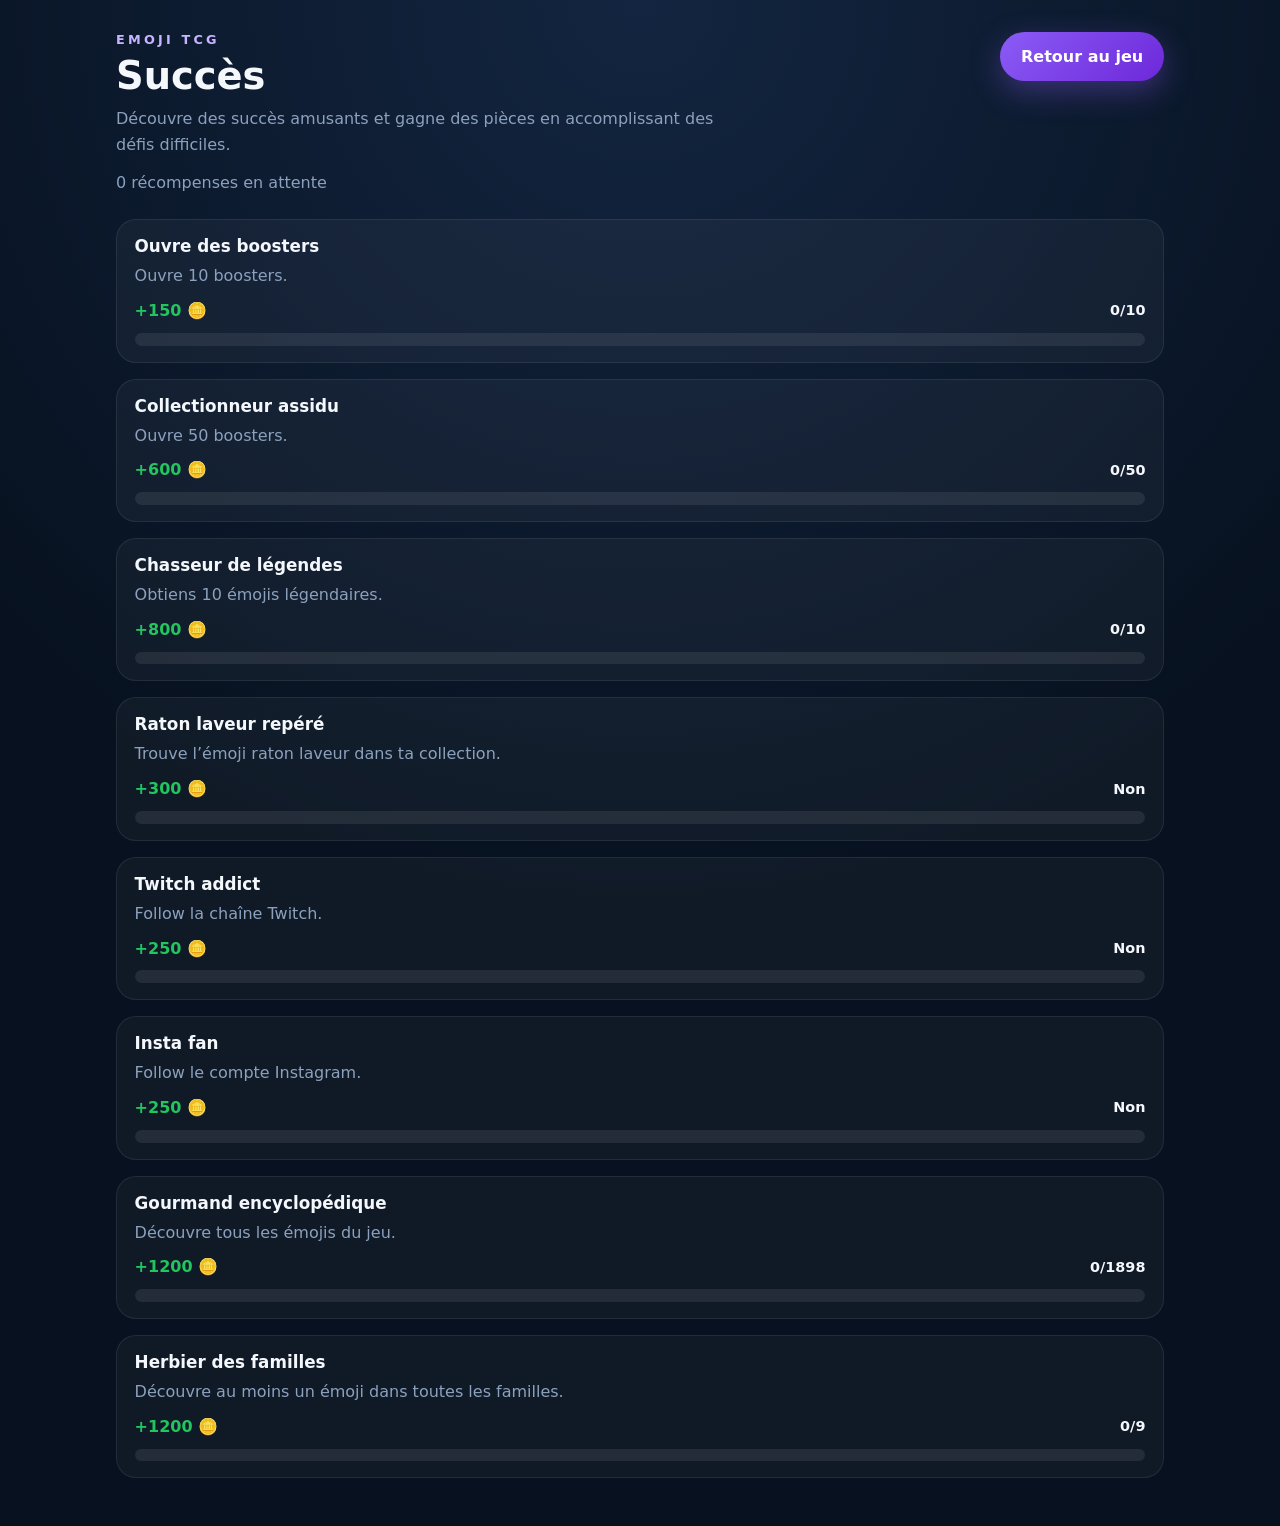
==== achievements.html @ 359926ac "Update 1.8 Update des succès" ====
<!DOCTYPE html>
<html lang="fr">
  <head>
    <meta charset="UTF-8" />
    <meta name="viewport" content="width=device-width, initial-scale=1.0" />
    <title>Succès - Emoji TCG</title>
    <link rel="stylesheet" href="styles.css" />
    <style>
      .achievements-page { max-width: 1080px; margin: 0 auto; padding: 2rem 1rem 3rem; }
      .achievements-header { display: flex; justify-content: space-between; align-items: flex-start; gap: 1.25rem; margin-bottom: 1.5rem; }
      .achievement-grid { display: grid; gap: 1rem; }
      .achievement-card { padding: 1rem 1.1rem; border-radius: 20px; background: rgba(255,255,255,0.04); border: 1px solid rgba(255,255,255,0.08); }
      .achievement-card h3 { margin: 0 0 0.5rem; font-size: 1.05rem; }
      .achievement-card p { margin: 0 0 0.8rem; color: var(--muted); line-height: 1.5; }
      .achievement-meta { display: flex; justify-content: space-between; align-items: center; gap: 1rem; flex-wrap: wrap; }
      .achievement-reward { color: #22c55e; font-weight: 700; }
      .achievement-progress { height: 0.8rem; width: 100%; border-radius: 999px; background: rgba(255,255,255,0.08); overflow: hidden; margin-top: 0.8rem; }
      .achievement-progress-fill { display: block; height: 100%; border-radius: inherit; background: linear-gradient(135deg, #8b5cf6, #22c55e); width: 0%; transition: width 0.25s ease; }
      .achievement-status { font-size: 0.9rem; font-weight: 700; }
      .achievement-claim-btn { margin-top: 0.85rem; padding: 0.75rem 1rem; border-radius: 999px; border: 1px solid rgba(255,255,255,0.14); background: rgba(255,255,255,0.06); color: var(--text); cursor: pointer; font-weight: 700; transition: transform 0.15s ease, background 0.15s ease; }
      .achievement-claim-btn:hover { transform: translateY(-1px); background: rgba(255,255,255,0.12); }
      .achievement-card.pending { border-color: rgba(234, 179, 8, 0.7); background: rgba(234, 179, 8, 0.08); }
      .achievement-card.claimed { border-color: rgba(34, 197, 94, 0.7); background: rgba(34, 197, 94, 0.08); }
      .achievement-card.claimed .achievement-status { color: #22c55e; }
      .achievement-card.unlocked { border-color: rgba(34, 197, 94, 0.7); background: rgba(34, 197, 94, 0.08); }
    </style>
  </head>
  <body>
    <main class="achievements-page">
      <div class="achievements-header">
        <div>
          <p class="eyebrow">Emoji TCG</p>
          <h1>Succès</h1>
          <p class="subtitle">Découvre des succès amusants et gagne des pièces en accomplissant des défis difficiles.</p>
          <p id="pendingAchievementCount" class="subtitle" style="margin-top:0.75rem;">0 récompense en attente</p>
        </div>
        <a href="index.html" class="primary-btn" style="text-decoration:none; display:inline-flex; align-items:center;">Retour au jeu</a>
      </div>
      <div id="achievementGrid" class="achievement-grid"></div>
    </main>

    <script src="emoji-data.js"></script>
    <script src="achievements.js"></script>
    <script>
      const achievementGrid = document.getElementById('achievementGrid');
      const STORAGE_KEY = 'emoji-tcg-save-v1';

      function loadState() {
        const raw = localStorage.getItem(STORAGE_KEY);
        if (!raw) {
          return { achievementsUnlocked: {}, achievementsClaimed: {}, coins: 0, maxCoinsHeld: 0, collection: {}, boostersOpened: 0, followedTwitch: false, followedInstagram: false };
        }
        try {
          const parsed = JSON.parse(raw);
          return {
            achievementsUnlocked: typeof parsed.achievementsUnlocked === 'object' ? parsed.achievementsUnlocked : {},
            achievementsClaimed: typeof parsed.achievementsClaimed === 'object' ? parsed.achievementsClaimed : {},
            coins: Number(parsed.coins || 0),
            maxCoinsHeld: Number(parsed.maxCoinsHeld || 0),
            collection: parsed.collection || {},
            boostersOpened: Number(parsed.boostersOpened || 0),
            followedTwitch: Boolean(parsed.followedTwitch),
            followedInstagram: Boolean(parsed.followedInstagram)
          };
        } catch {
          return { achievementsUnlocked: {}, achievementsClaimed: {}, coins: 0, maxCoinsHeld: 0, collection: {}, boostersOpened: 0, followedTwitch: false, followedInstagram: false };
        }
      }

      function saveState(state) {
        const raw = localStorage.getItem(STORAGE_KEY);
        const current = raw ? JSON.parse(raw) : {};
        localStorage.setItem(STORAGE_KEY, JSON.stringify({
          ...current,
          achievementsUnlocked: state.achievementsUnlocked,
          achievementsClaimed: state.achievementsClaimed,
          coins: state.coins,
          maxCoinsHeld: state.maxCoinsHeld
        }));
      }

      function getPendingAchievementCount(state) {
        if (!Array.isArray(ACHIEVEMENT_DEFINITIONS)) {
          return 0;
        }
        return ACHIEVEMENT_DEFINITIONS.reduce((count, definition) => {
          const unlocked = state.achievementsUnlocked?.[definition.id];
          const claimed = state.achievementsClaimed?.[definition.id];
          return count + ((unlocked && !claimed) ? 1 : 0);
        }, 0);
      }

      function claimAchievement(definition, state) {
        if (!state.achievementsUnlocked?.[definition.id] || state.achievementsClaimed?.[definition.id]) {
          return;
        }

        state.achievementsClaimed = {
          ...(state.achievementsClaimed || {}),
          [definition.id]: true
        };
        state.coins = Number(state.coins || 0) + Number(definition.reward || 0);
        state.maxCoinsHeld = Math.max(Number(state.maxCoinsHeld || 0), state.coins);
        saveState(state);
        renderAchievements();
      }

      function renderAchievements() {
        const state = loadState();
        achievementGrid.innerHTML = '';

        if (!Array.isArray(ACHIEVEMENT_DEFINITIONS) || ACHIEVEMENT_DEFINITIONS.length === 0) {
          achievementGrid.innerHTML = '<p class="subtitle">Aucun succès disponible pour le moment.</p>';
          return;
        }

        const pendingCount = getPendingAchievementCount(state);
        const pendingCountElement = document.getElementById('pendingAchievementCount');
        if (pendingCountElement) {
          pendingCountElement.textContent = `${pendingCount} récompense${pendingCount === 1 ? '' : 's'} en attente`;
        }

        ACHIEVEMENT_DEFINITIONS.forEach((definition) => {
          const current = getAchievementProgress(definition, state);
          const target = getAchievementTarget(definition);
          const unlocked = Boolean(state.achievementsUnlocked?.[definition.id]);
          const claimed = Boolean(state.achievementsClaimed?.[definition.id]);
          const completed = current >= target;
          const progress = target ? Math.min(100, Math.floor((current / target) * 100)) : 0;
          let statusText = `${formatAchievementProgress(definition, state)}`;
          let cardClass = 'achievement-card';
          let actionHtml = '';

          if (unlocked && !claimed) {
            statusText = 'À réclamer';
            cardClass += ' pending';
            actionHtml = `<button class="achievement-claim-btn" data-achievement-id="${definition.id}">Réclamer</button>`;
          } else if (claimed) {
            statusText = 'Réclamé';
            cardClass += ' claimed';
          } else if (completed) {
            statusText = 'Succès débloqué';
            cardClass += ' unlocked';
          }

          const card = document.createElement('article');
          card.className = cardClass;
          card.innerHTML = `
            <h3>${definition.name}</h3>
            <p>${definition.description}</p>
            <div class="achievement-meta">
              <span class="achievement-reward">+${definition.reward} 🪙</span>
              <span class="achievement-status">${statusText}</span>
            </div>
            <div class="achievement-progress">
              <span class="achievement-progress-fill" style="width: ${progress}%"></span>
            </div>
            ${actionHtml}
          `;
          achievementGrid.appendChild(card);
        });

        achievementGrid.querySelectorAll('.achievement-claim-btn').forEach((button) => {
          button.addEventListener('click', () => {
            const achievementId = button.dataset.achievementId;
            const definition = ACHIEVEMENT_DEFINITIONS.find((item) => item.id === achievementId);
            if (definition) {
              claimAchievement(definition, state);
            }
          });
        });
      }

      renderAchievements();
    </script>
  </body>
</html>
---- styles.css ----
:root {
  color-scheme: dark;
  --bg: #07111f;
  --panel: #101c32;
  --panel-2: #16253f;
  --text: #f4f7fb;
  --muted: #8ca1bd;
  --accent: #8b5cf6;
  --accent-2: #22c55e;
  --danger: #fb7185;
}

* {
  box-sizing: border-box;
}

body {
  margin: 0;
  font-family: Inter, ui-sans-serif, system-ui, -apple-system, BlinkMacSystemFont, "Segoe UI", sans-serif;
  background: radial-gradient(circle at top, #132540 0%, var(--bg) 55%);
  color: var(--text);
}

.app-shell {
  max-width: 1100px;
  margin: 0 auto;
  padding: 2rem 1.2rem 3rem;
}

.hero {
  display: flex;
  justify-content: space-between;
  align-items: center;
  gap: 1rem;
  padding: 2rem;
  background: linear-gradient(135deg, rgba(139, 92, 246, 0.25), rgba(34, 197, 94, 0.15));
  border: 1px solid rgba(255, 255, 255, 0.08);
  border-radius: 24px;
  box-shadow: 0 20px 45px rgba(0, 0, 0, 0.25);
}

.eyebrow {
  margin: 0 0 0.4rem;
  text-transform: uppercase;
  letter-spacing: 0.25em;
  color: #c7b5ff;
  font-size: 0.8rem;
  font-weight: 700;
}

h1 {
  margin: 0 0 0.5rem;
  font-size: clamp(1.8rem, 3vw, 2.6rem);
}

.subtitle {
  margin: 0;
  max-width: 640px;
  color: var(--muted);
  line-height: 1.6;
}

.library-stats {
  display: flex;
  gap: 0.75rem;
  flex-wrap: wrap;
}

.stat-pill {
  display: inline-flex;
  align-items: center;
  gap: 0.35rem;
  padding: 0.45rem 0.75rem;
  border-radius: 999px;
  background: rgba(255, 255, 255, 0.08);
  border: 1px solid rgba(255, 255, 255, 0.12);
  color: var(--text);
  font-size: 0.92rem;
}

.primary-btn,
.secondary-btn {
  border: 0;
  padding: 0.95rem 1.3rem;
  border-radius: 999px;
  font-weight: 700;
  cursor: pointer;
  transition: transform 0.2s ease, box-shadow 0.2s ease;
}

.primary-btn {
  background: linear-gradient(135deg, var(--accent), #6d28d9);
  color: white;
  box-shadow: 0 10px 30px rgba(139, 92, 246, 0.35);
}

.secondary-btn {
  background: rgba(255, 255, 255, 0.1);
  color: var(--text);
}

.primary-btn:hover,
.secondary-btn:hover {
  transform: translateY(-2px);
}

.primary-btn:disabled {
  opacity: 0.6;
  cursor: not-allowed;
  transform: none;
  box-shadow: none;
}

.status-grid {
  display: grid;
  grid-template-columns: repeat(3, minmax(0, 1fr));
  gap: 1rem;
  margin: 1.2rem 0;
}

.stat-card-header {
  display: flex;
  justify-content: space-between;
  align-items: flex-start;
  gap: 0.75rem;
}

.coins-card {
  background: linear-gradient(135deg, rgba(34, 197, 94, 0.18), rgba(16, 28, 50, 0.9));
}

.achievements-card {
  background: linear-gradient(135deg, rgba(139, 92, 246, 0.16), rgba(16, 28, 50, 0.9));
}

.shop-grid {
  display: grid;
  grid-template-columns: repeat(auto-fit, minmax(240px, 1fr));
  gap: 0.9rem;
}

.shop-card {
  padding: 1rem;
  border-radius: 18px;
  background: rgba(255, 255, 255, 0.04);
  border: 1px solid rgba(255, 255, 255, 0.08);
}

.shop-content {
  display: flex;
  justify-content: space-between;
  align-items: flex-start;
  gap: 1rem;
}

.shop-description {
  margin: 0.45rem 0 0;
  color: var(--muted);
  line-height: 1.4;
}

.shop-meta {
  display: flex;
  flex-direction: column;
  align-items: flex-end;
  gap: 0.75rem;
}

.buy-btn {
  border: 0;
  padding: 0.7rem 1.05rem;
  border-radius: 999px;
  background: linear-gradient(135deg, var(--accent), #6d28d9);
  color: #fff;
  font-weight: 700;
  cursor: pointer;
}

.buy-btn:disabled {
  opacity: 0.55;
  cursor: not-allowed;
  background: rgba(255, 255, 255, 0.08);
}

.rarity-badge {
  display: inline-flex;
  align-items: center;
  padding: 0.4rem 0.75rem;
  border-radius: 999px;
  background: rgba(255, 255, 255, 0.08);
  color: var(--text);
  font-weight: 700;
}

.card {
  background: rgba(16, 28, 50, 0.92);
  border: 1px solid rgba(255, 255, 255, 0.08);
  border-radius: 20px;
  padding: 1rem 1.2rem;
  box-shadow: 0 10px 25px rgba(0, 0, 0, 0.2);
}

.stat-card h2,
.panel-header h2 {
  margin: 0 0 0.35rem;
  font-size: 1rem;
  color: var(--muted);
}

.value {
  margin: 0;
  font-size: 1.7rem;
  font-weight: 800;
}

.results-panel,
.collection-panel,
.library-panel,
.account-panel {
  margin-top: 1rem;
}

.panel-header {
  display: flex;
  justify-content: space-between;
  align-items: center;
  margin-bottom: 1rem;
}

.pill {
  display: inline-flex;
  align-items: center;
  padding: 0.32rem 0.7rem;
  border-radius: 999px;
  font-size: 0.8rem;
  background: rgba(139, 92, 246, 0.2);
  color: #d9c7ff;
}

.pill.muted {
  background: rgba(255, 255, 255, 0.08);
  color: var(--muted);
}

.bonus-panel {
  margin-top: 1rem;
}

.bonus-list {
  display: grid;
  gap: 0.8rem;
  grid-template-columns: repeat(auto-fit, minmax(220px, 1fr));
}

.bonus-card {
  display: flex;
  align-items: center;
  gap: 0.8rem;
  padding: 0.9rem 1rem;
  border-radius: 16px;
  background: rgba(255, 255, 255, 0.05);
  border: 1px solid rgba(255, 255, 255, 0.08);
  color: var(--text);
  text-decoration: none;
  transition: transform 0.2s ease, border-color 0.2s ease, background 0.2s ease;
}

.bonus-card:hover {
  transform: translateY(-2px);
  border-color: rgba(255, 255, 255, 0.18);
  background: rgba(255, 255, 255, 0.08);
}

.bonus-card.is-active {
  border-color: rgba(74, 222, 128, 0.5);
  background: linear-gradient(135deg, rgba(34, 197, 94, 0.16), rgba(255, 255, 255, 0.05));
  box-shadow: inset 0 0 0 1px rgba(74, 222, 128, 0.16);
}

.bonus-card.is-active .bonus-icon {
  background: rgba(34, 197, 94, 0.2);
}

.bonus-card .bonus-check {
  display: none;
  margin-left: auto;
  color: #4ade80;
  font-size: 1.1rem;
  font-weight: 800;
}

.bonus-card.is-active .bonus-check {
  display: inline-block;
}

.bonus-icon {
  display: grid;
  place-items: center;
  width: 2.6rem;
  height: 2.6rem;
  border-radius: 999px;
  background: rgba(139, 92, 246, 0.18);
  font-size: 1.2rem;
}

.bonus-copy {
  display: flex;
  flex-direction: column;
  gap: 0.2rem;
}

.bonus-copy strong {
  font-size: 0.95rem;
}

.bonus-copy small {
  color: var(--muted);
  line-height: 1.4;
}

.follow-toggle {
  display: flex;
  align-items: center;
  gap: 0.75rem;
  color: var(--muted);
  line-height: 1.5;
}

.follow-toggle input {
  width: 1.2rem;
  height: 1.2rem;
  accent-color: var(--accent);
}

.follow-toggle a {
  color: #c7b5ff;
  text-decoration: none;
}

.results-grid {
  display: grid;
  grid-template-columns: repeat(auto-fit, minmax(120px, 1fr));
  gap: 0.85rem;
}

.result-item {
  padding: 0.9rem;
  border-radius: 16px;
  background: var(--panel-2);
  border: 1px solid rgba(255, 255, 255, 0.07);
}

.result-item .emoji {
  font-size: 2rem;
}

.result-item .name {
  display: block;
  font-weight: 700;
  margin-top: 0.35rem;
}

.result-item .rarity {
  display: inline-block;
  margin-top: 0.4rem;
  padding: 0.25rem 0.55rem;
  border-radius: 999px;
  font-size: 0.75rem;
  font-weight: 700;
}

.new-pill {
  display: inline-flex;
  align-items: center;
  margin-top: 0.45rem;
  padding: 0.25rem 0.6rem;
  border-radius: 999px;
  background: rgba(250, 204, 21, 0.18);
  color: #facc15;
  font-size: 0.72rem;
  font-weight: 800;
  letter-spacing: 0.04em;
  text-transform: uppercase;
}

.booster-reveal-modal {
  position: fixed;
  inset: 0;
  display: flex;
  align-items: center;
  justify-content: center;
  padding: 1.2rem;
  background: rgba(2, 6, 23, 0.72);
  backdrop-filter: blur(8px);
  z-index: 1000;
  opacity: 0;
  pointer-events: none;
  transition: opacity 0.2s ease;
}

.booster-reveal-modal.is-open {
  opacity: 1;
  pointer-events: auto;
}

.confetti-layer {
  position: fixed;
  inset: 0;
  pointer-events: none;
  overflow: hidden;
  z-index: 1100;
}

.confetti-piece {
  position: absolute;
  display: block;
  opacity: 0;
  border-radius: 2px;
  transform: rotate(0deg);
  animation: confettiFall var(--confetti-duration) cubic-bezier(0.2, 0.8, 0.2, 1) forwards;
  animation-delay: var(--confetti-delay);
}

.booster-reveal-panel {
  width: min(100%, 420px);
  border-radius: 28px;
  padding: 1.25rem;
  background: linear-gradient(145deg, rgba(16, 28, 50, 0.98), rgba(7, 17, 31, 0.98));
  border: 1px solid rgba(255, 255, 255, 0.1);
  box-shadow: 0 0 0 1px rgba(255, 255, 255, 0.06), 0 30px 70px rgba(0, 0, 0, 0.38);
  color: var(--text);
}

.booster-reveal-header {
  display: flex;
  justify-content: space-between;
  align-items: start;
  gap: 1rem;
}

.reveal-kicker {
  margin: 0 0 0.25rem;
  color: #c7b5ff;
  font-size: 0.72rem;
  text-transform: uppercase;
  letter-spacing: 0.25em;
  font-weight: 700;
}

.reveal-title {
  margin: 0;
  font-size: 1.15rem;
}

.reveal-close {
  border: 0;
  width: 2.25rem;
  height: 2.25rem;
  border-radius: 999px;
  background: rgba(255, 255, 255, 0.08);
  color: var(--text);
  cursor: pointer;
  font-size: 1.2rem;
}

.reveal-emoji-stage {
  display: grid;
  place-items: center;
  min-height: 180px;
  margin: 1rem 0;
  border-radius: 24px;
  background: linear-gradient(135deg, rgba(255, 255, 255, 0.06), rgba(255, 255, 255, 0.02));
  border: 1px solid rgba(255, 255, 255, 0.08);
  box-shadow: inset 0 0 24px rgba(255, 255, 255, 0.03);
}

.reveal-emoji {
  font-size: clamp(3.4rem, 8vw, 5.4rem);
  transition: transform 0.25s ease, opacity 0.25s ease;
}

.reveal-emoji-stage.is-visible .reveal-emoji,
.reveal-info.is-visible,
.booster-reveal-panel.is-visible {
  animation: none;
}

.reveal-info {
  display: grid;
  gap: 0.7rem;
}

.reveal-badges {
  display: flex;
  flex-wrap: wrap;
  gap: 0.5rem;
}

.reveal-rarity-badge,
.reveal-new-pill {
  display: inline-flex;
  align-items: center;
  padding: 0.35rem 0.7rem;
  border-radius: 999px;
  font-size: 0.78rem;
  font-weight: 800;
}

.reveal-rarity-badge {
  border: 1px solid transparent;
}

.reveal-new-pill {
  background: rgba(250, 204, 21, 0.18);
  color: #facc15;
}

.reveal-meta-row {
  display: flex;
  justify-content: space-between;
  gap: 1rem;
  padding: 0.6rem 0.75rem;
  border-radius: 14px;
  background: rgba(255, 255, 255, 0.05);
}

.reveal-label {
  color: var(--muted);
}

.reveal-actions {
  display: flex;
  justify-content: center;
  gap: 0.75rem;
  margin-top: 1rem;
}

.reveal-next-btn,
.reveal-close-btn {
  border: 0;
  padding: 0.8rem 1rem;
  border-radius: 999px;
  font-weight: 700;
  cursor: pointer;
  color: var(--text);
  transition: transform 0.2s ease, box-shadow 0.2s ease;
}

.reveal-next-btn {
  background: linear-gradient(135deg, var(--accent), #6d28d9);
  box-shadow: 0 10px 25px rgba(139, 92, 246, 0.25);
}

.reveal-close-btn {
  background: rgba(255, 255, 255, 0.1);
}

.reveal-next-btn:hover,
.reveal-close-btn:hover {
  transform: translateY(-1px);
}

.reveal-progress {
  height: 8px;
  margin-top: 1rem;
  border-radius: 999px;
  overflow: hidden;
  background: rgba(255, 255, 255, 0.08);
}

.reveal-progress-fill {
  display: block;
  width: 0;
  height: 100%;
  border-radius: inherit;
  background: linear-gradient(90deg, var(--accent), var(--accent-2));
  transition: width 0.25s ease;
}

.reveal-counter {
  margin: 0.7rem 0 0;
  text-align: center;
  color: var(--muted);
  font-size: 0.84rem;
}

.result-item.reveal-card {
  animation: none;
  transform-origin: center;
}

.result-item.reveal-card.rare {
  animation-name: none;
}

.result-item.reveal-card.epic {
  animation-name: none;
}

.result-item.reveal-card.legendary {
  animation-name: none;
}

@keyframes revealPop {
  from {
    opacity: 0;
    transform: translateY(10px) scale(0.95);
  }
  to {
    opacity: 1;
    transform: translateY(0) scale(1);
  }
}

@keyframes revealCardIn {
  0% {
    opacity: 0;
    transform: translateY(12px) scale(0.95);
  }
  60% {
    opacity: 1;
    transform: translateY(-3px) scale(1.02);
  }
  100% {
    opacity: 1;
    transform: translateY(0) scale(1);
  }
}

@keyframes revealSpin {
  0% {
    opacity: 0;
    transform: rotate(-8deg) scale(0.9);
  }
  100% {
    opacity: 1;
    transform: rotate(0) scale(1);
  }
}

@keyframes revealPulse {
  0% {
    opacity: 0;
    transform: scale(0.92);
  }
  50% {
    transform: scale(1.03);
  }
  100% {
    opacity: 1;
    transform: scale(1);
  }
}

@keyframes revealGlow {
  0% {
    opacity: 0;
    transform: scale(0.94);
    box-shadow: 0 0 0 rgba(251, 113, 133, 0);
  }
  50% {
    transform: scale(1.04);
    box-shadow: 0 0 16px rgba(251, 113, 133, 0.35);
  }
  100% {
    opacity: 1;
    transform: scale(1);
    box-shadow: 0 0 0 rgba(251, 113, 133, 0);
  }
}

@keyframes confettiFall {
  0% {
    opacity: 0;
    transform: translate3d(0, -10px, 0) rotate(0deg) scale(0.8);
  }
  15% {
    opacity: 1;
  }
  100% {
    opacity: 0;
    transform: translate3d(var(--confetti-drift), 110vh, 0) rotate(720deg) scale(1.08);
  }
}

.collection-list {
  display: grid;
  grid-template-columns: repeat(auto-fit, minmax(220px, 1fr));
  gap: 0.85rem;
}

.collection-item {
  display: flex;
  align-items: center;
  gap: 0.8rem;
  padding: 0.8rem 0.9rem;
  border-radius: 16px;
  background: rgba(255, 255, 255, 0.04);
  border: 1px solid rgba(255, 255, 255, 0.06);
}

.collection-item .emoji-big {
  font-size: 1.6rem;
}

.collection-item .meta {
  display: flex;
  flex-direction: column;
  gap: 0.2rem;
}

.collection-item .meta .name {
  font-weight: 700;
}

.collection-item .meta .count {
  display: flex;
  align-items: center;
  gap: 0.45rem;
  flex-wrap: wrap;
  color: var(--muted);
  font-size: 0.9rem;
}

.collection-item .meta .rarity-badge {
  display: inline-flex;
  align-items: center;
  padding: 0.2rem 0.55rem;
  border-radius: 999px;
  font-weight: 700;
  font-size: 0.78rem;
  border: 1px solid transparent;
}

.empty-state {
  padding: 1.2rem;
  color: var(--muted);
  text-align: center;
  border: 1px dashed rgba(255, 255, 255, 0.14);
  border-radius: 16px;
}

@media (max-width: 760px) {
  .hero {
    flex-direction: column;
    align-items: flex-start;
  }

  .status-grid {
    grid-template-columns: 1fr;
  }
}
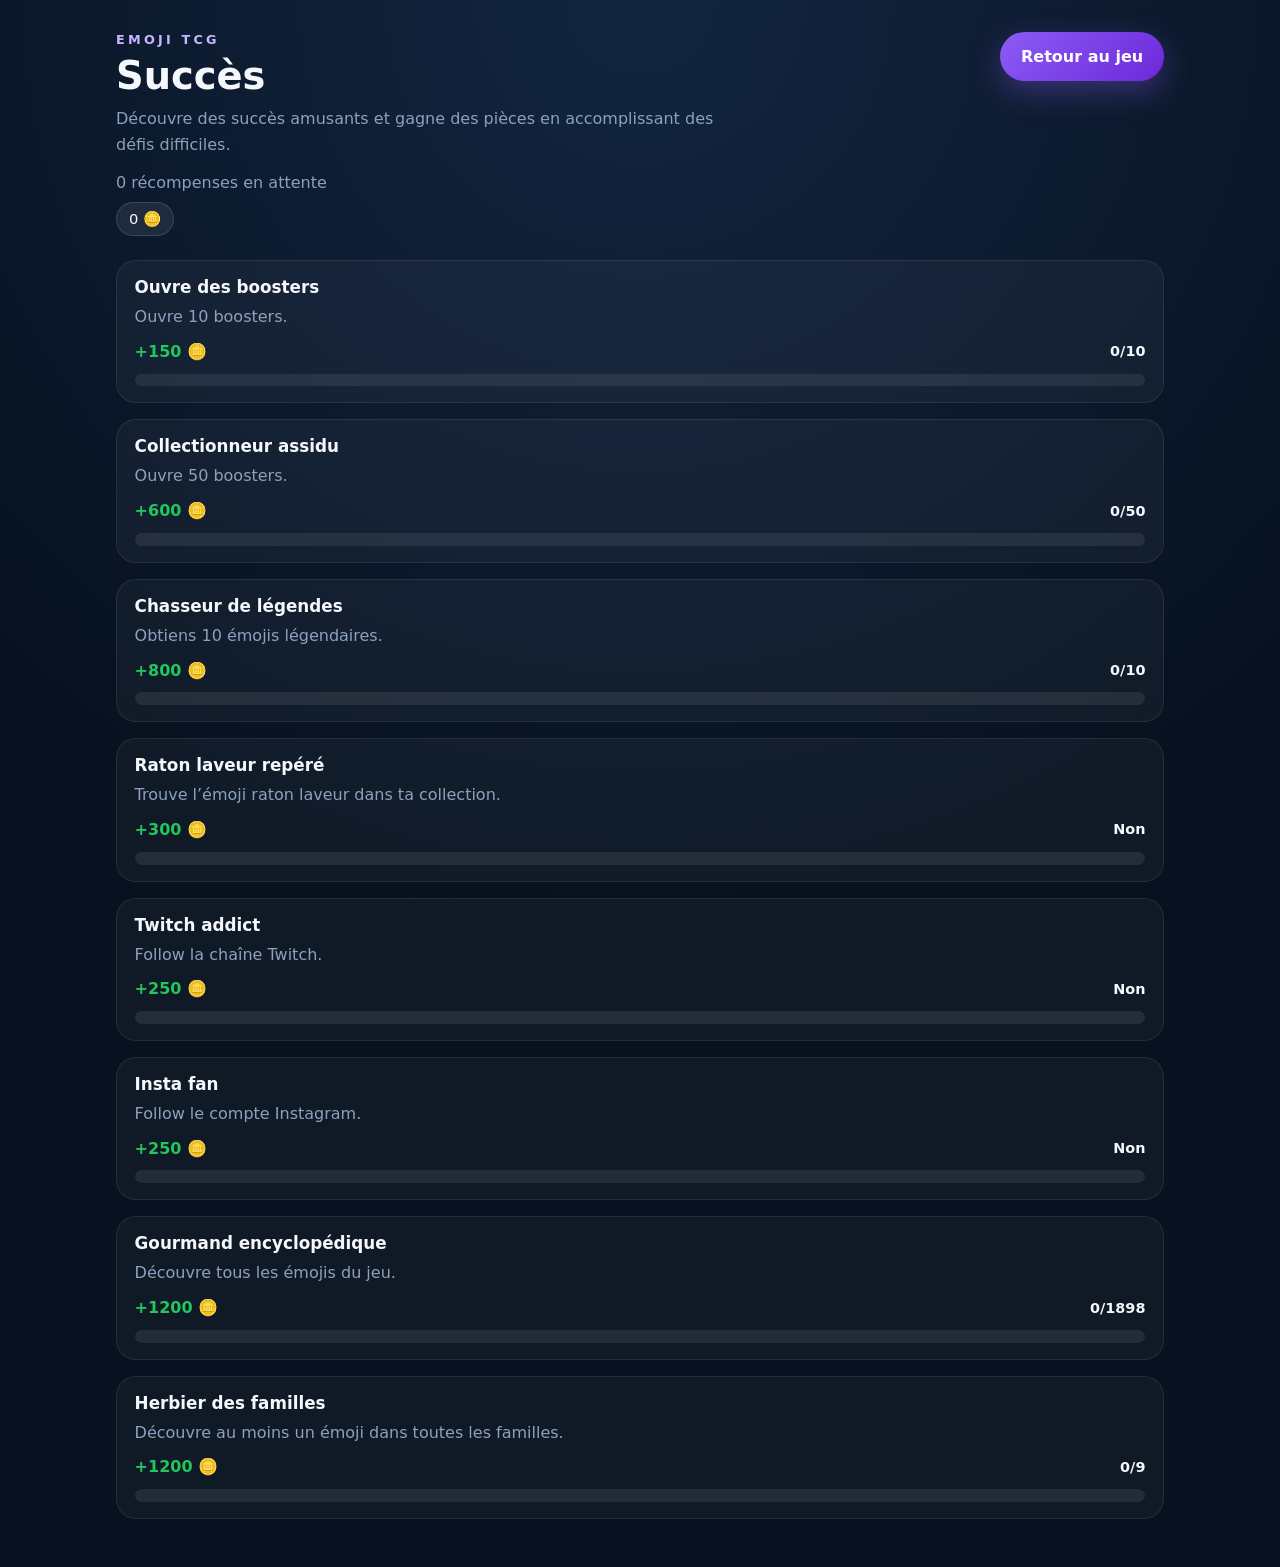
==== commit 3d92a1e7: "Update 1.8 Succès + Boutique" ====
--- a/achievements.html
+++ b/achievements.html
@@ -33,6 +33,7 @@
           <h1>Succès</h1>
           <p class="subtitle">Découvre des succès amusants et gagne des pièces en accomplissant des défis difficiles.</p>
           <p id="pendingAchievementCount" class="subtitle" style="margin-top:0.75rem;">0 récompense en attente</p>
+          <span id="coinsCount" class="stat-pill" style="margin-top:0.4rem;">0 🪙</span>
         </div>
         <a href="index.html" class="primary-btn" style="text-decoration:none; display:inline-flex; align-items:center;">Retour au jeu</a>
       </div>
@@ -43,6 +44,7 @@
     <script src="achievements.js"></script>
     <script>
       const achievementGrid = document.getElementById('achievementGrid');
+      const coinsCountEl = document.getElementById('coinsCount');
       const STORAGE_KEY = 'emoji-tcg-save-v1';
 
       function loadState() {
@@ -79,6 +81,14 @@
         }));
       }
 
+      function updatePendingAchievementCount(state) {
+        const pendingCount = getPendingAchievementCount(state);
+        const pendingCountElement = document.getElementById('pendingAchievementCount');
+        if (pendingCountElement) {
+          pendingCountElement.textContent = `${pendingCount} récompense${pendingCount === 1 ? '' : 's'} en attente`;
+        }
+      }
+
       function getPendingAchievementCount(state) {
         if (!Array.isArray(ACHIEVEMENT_DEFINITIONS)) {
           return 0;
@@ -102,6 +112,7 @@
         state.coins = Number(state.coins || 0) + Number(definition.reward || 0);
         state.maxCoinsHeld = Math.max(Number(state.maxCoinsHeld || 0), state.coins);
         saveState(state);
+        updatePendingAchievementCount(state);
         renderAchievements();
       }
 
@@ -114,11 +125,11 @@
           return;
         }
 
-        const pendingCount = getPendingAchievementCount(state);
-        const pendingCountElement = document.getElementById('pendingAchievementCount');
-        if (pendingCountElement) {
-          pendingCountElement.textContent = `${pendingCount} récompense${pendingCount === 1 ? '' : 's'} en attente`;
+        if (coinsCountEl) {
+          coinsCountEl.textContent = `${Number(state.coins || 0)} 🪙`;
         }
+
+        updatePendingAchievementCount(state);
 
         ACHIEVEMENT_DEFINITIONS.forEach((definition) => {
           const current = getAchievementProgress(definition, state);
--- a/styles.css
+++ b/styles.css
@@ -78,6 +78,19 @@
   font-size: 0.92rem;
 }
 
+.minimal-coins-badge {
+  display: inline-flex;
+  align-items: center;
+  gap: 0.4rem;
+  padding: 0.5rem 0.85rem;
+  border-radius: 999px;
+  background: rgba(255, 255, 255, 0.08);
+  border: 1px solid rgba(255, 255, 255, 0.12);
+  color: var(--text);
+  font-size: 0.95rem;
+  font-weight: 700;
+}
+
 .primary-btn,
 .secondary-btn {
   border: 0;
@@ -133,6 +146,11 @@
   background: linear-gradient(135deg, rgba(139, 92, 246, 0.16), rgba(16, 28, 50, 0.9));
 }
 
+.achievements-card.has-pending-rewards {
+  background: linear-gradient(135deg, rgba(34, 197, 94, 0.28), rgba(16, 28, 50, 0.95));
+  border-color: rgba(74, 222, 128, 0.35);
+}
+
 .shop-grid {
   display: grid;
   grid-template-columns: repeat(auto-fit, minmax(240px, 1fr));
@@ -146,11 +164,71 @@
   border: 1px solid rgba(255, 255, 255, 0.08);
 }
 
+.shop-card.is-sold-out {
+  border-color: rgba(251, 113, 133, 0.45);
+  background: rgba(251, 113, 133, 0.12);
+}
+
+.shop-card.is-promoted {
+  border-color: rgba(251, 191, 36, 0.45);
+  background: rgba(251, 191, 36, 0.08);
+}
+
+.shop-statuses {
+  display: flex;
+  flex-direction: column;
+  align-items: flex-start;
+  gap: 0.3rem;
+  margin-top: 0.55rem;
+}
+
+.shop-timer,
+.shop-stock {
+  display: inline-block;
+  font-size: 0.84rem;
+  font-weight: 700;
+}
+
+.shop-timer {
+  color: var(--accent-2);
+}
+
+.shop-stock {
+  color: #fbbf24;
+}
+
+.shop-card.is-sold-out .shop-timer,
+.shop-card.is-sold-out .shop-stock {
+  color: #fda4af;
+}
+
 .shop-content {
   display: flex;
   justify-content: space-between;
   align-items: flex-start;
   gap: 1rem;
+}
+
+.shop-item-title {
+  display: flex;
+  align-items: center;
+  gap: 0.6rem;
+}
+
+.promo-badge {
+  display: inline-block;
+  padding: 0.15rem 0.5rem;
+  border-radius: 6px;
+  background: linear-gradient(135deg, #fbbf24, #f59e0b);
+  color: #1f2937;
+  font-size: 0.75rem;
+  font-weight: 700;
+  margin-left: auto;
+}
+
+.shop-emoji {
+  font-size: 1.2rem;
+  line-height: 1;
 }
 
 .shop-description {
@@ -706,11 +784,32 @@
 .collection-item .meta {
   display: flex;
   flex-direction: column;
-  gap: 0.2rem;
+  gap: 0.4rem;
 }
 
 .collection-item .meta .name {
   font-weight: 700;
+}
+
+.collection-item .meta .sell-btn {
+  border: 0;
+  padding: 0.55rem 0.8rem;
+  border-radius: 999px;
+  background: rgba(255, 255, 255, 0.08);
+  color: var(--text);
+  font-weight: 700;
+  cursor: pointer;
+  transition: transform 0.15s ease, background 0.15s ease;
+}
+
+.collection-item .meta .sell-btn:hover {
+  transform: translateY(-1px);
+  background: rgba(255, 255, 255, 0.14);
+}
+
+.collection-item .meta .duplicate-note {
+  color: var(--muted);
+  font-size: 0.85rem;
 }
 
 .collection-item .meta .count {
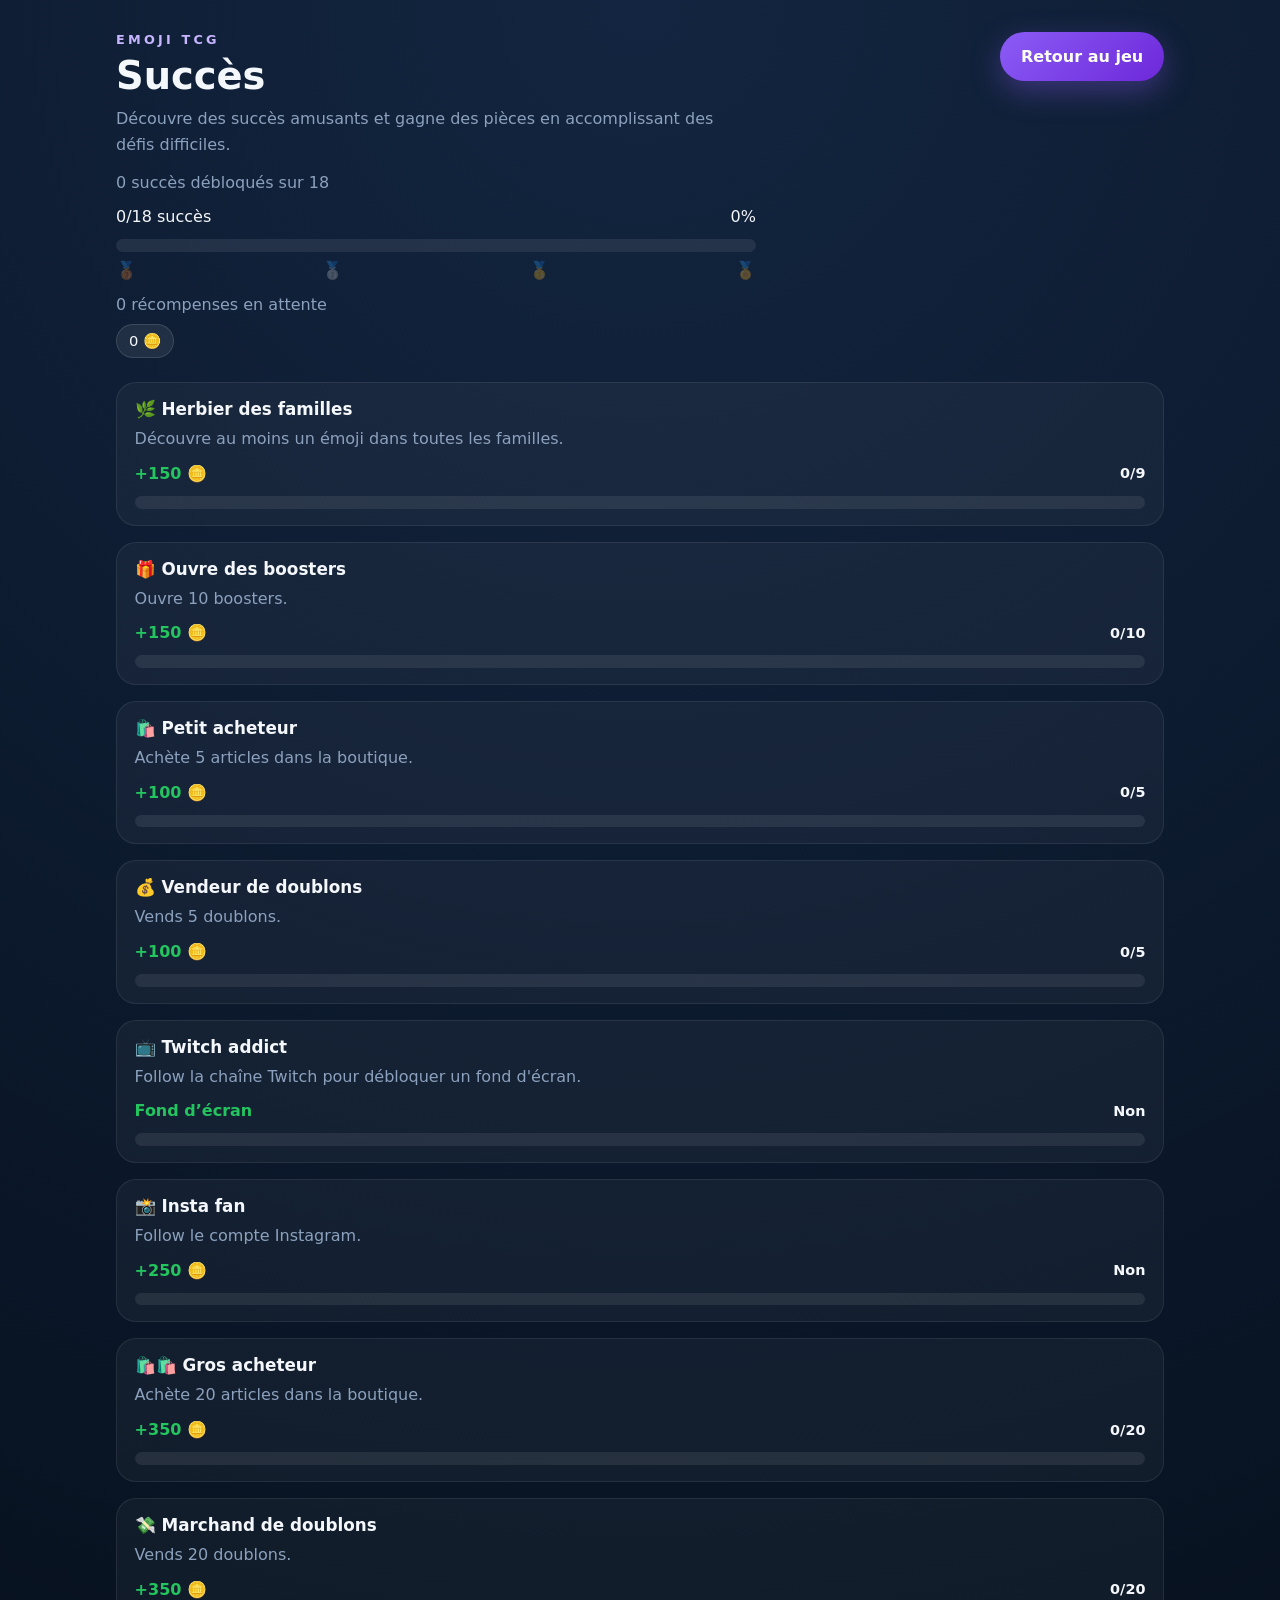
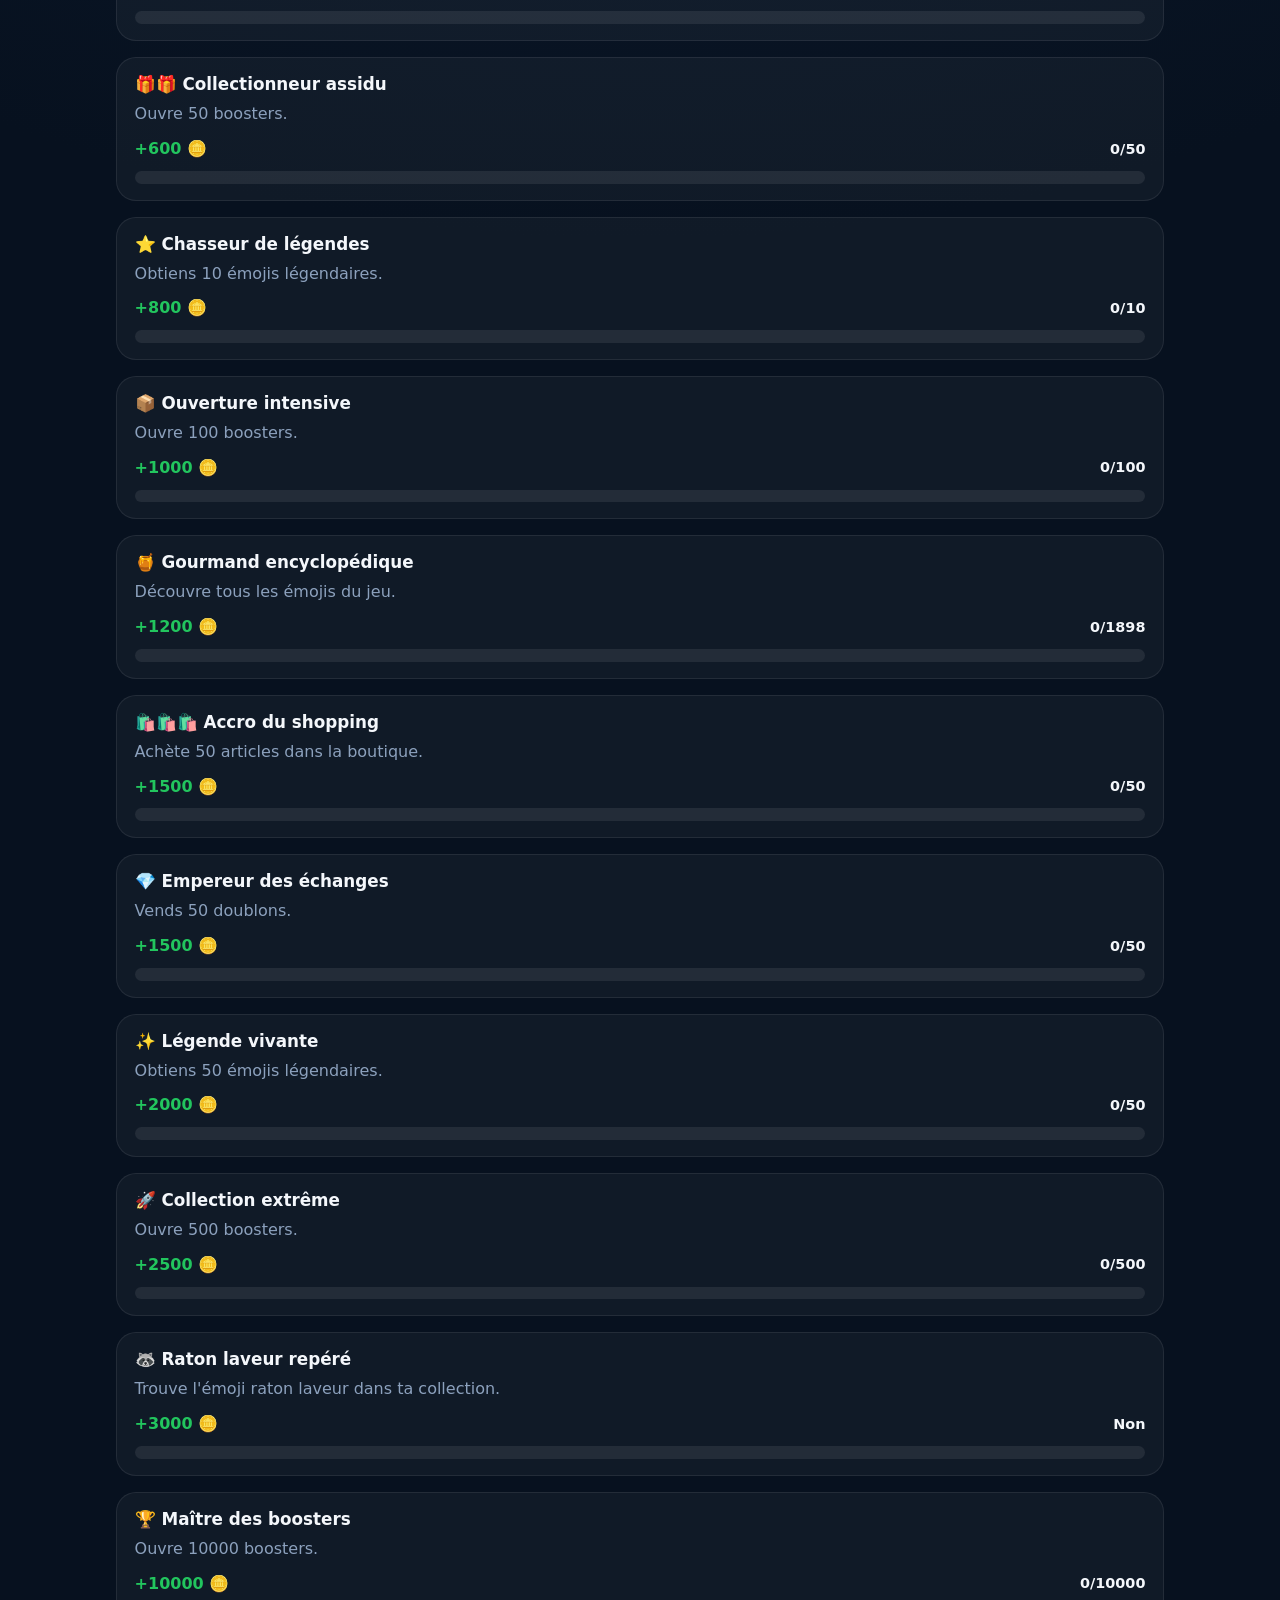
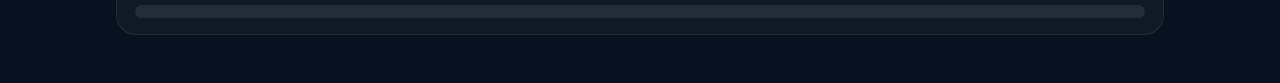
==== commit 69e6074e: "Update 1.9 Succès, boutique et cosmétiques" ====
--- a/achievements.html
+++ b/achievements.html
@@ -32,6 +32,22 @@
           <p class="eyebrow">Emoji TCG</p>
           <h1>Succès</h1>
           <p class="subtitle">Découvre des succès amusants et gagne des pièces en accomplissant des défis difficiles.</p>
+          <p id="achievementSummary" class="subtitle" style="margin-top:0.75rem;">0 succès débloqués</p>
+          <div class="global-achievement-progress" style="margin-top:0.75rem;">
+            <div class="progress-labels" style="display:flex; justify-content:space-between; gap:1rem; align-items:center; margin-bottom:0.5rem;">
+              <span id="achievementCounter">0/0 succès</span>
+              <span id="achievementPercent">0%</span>
+            </div>
+            <div class="achievement-progress global">
+              <span id="achievementGlobalFill" class="achievement-progress-fill" style="width:0%;"></span>
+            </div>
+            <div class="achievement-milestones" style="display:flex; justify-content:space-between; gap:0.5rem; margin-top:0.5rem; font-size:1.05rem;">
+              <span class="milestone" data-threshold="33">🥉</span>
+              <span class="milestone" data-threshold="66">🥈</span>
+              <span class="milestone" data-threshold="99">🥇</span>
+              <span class="milestone" data-threshold="100">🏅</span>
+            </div>
+          </div>
           <p id="pendingAchievementCount" class="subtitle" style="margin-top:0.75rem;">0 récompense en attente</p>
           <span id="coinsCount" class="stat-pill" style="margin-top:0.4rem;">0 🪙</span>
         </div>
@@ -50,7 +66,7 @@
       function loadState() {
         const raw = localStorage.getItem(STORAGE_KEY);
         if (!raw) {
-          return { achievementsUnlocked: {}, achievementsClaimed: {}, coins: 0, maxCoinsHeld: 0, collection: {}, boostersOpened: 0, followedTwitch: false, followedInstagram: false };
+          return { achievementsUnlocked: {}, achievementsClaimed: {}, coins: 0, maxCoinsHeld: 0, collection: {}, boostersOpened: 0, followedTwitch: false, followedInstagram: false, ownedBackgrounds: [], currentBackground: null, shopItemsPurchased: 0 };
         }
         try {
           const parsed = JSON.parse(raw);
@@ -62,10 +78,12 @@
             collection: parsed.collection || {},
             boostersOpened: Number(parsed.boostersOpened || 0),
             followedTwitch: Boolean(parsed.followedTwitch),
-            followedInstagram: Boolean(parsed.followedInstagram)
+            followedInstagram: Boolean(parsed.followedInstagram),
+            duplicatesSold: Number(parsed.duplicatesSold || 0),
+            shopItemsPurchased: Number(parsed.shopItemsPurchased || 0)
           };
         } catch {
-          return { achievementsUnlocked: {}, achievementsClaimed: {}, coins: 0, maxCoinsHeld: 0, collection: {}, boostersOpened: 0, followedTwitch: false, followedInstagram: false };
+          return { achievementsUnlocked: {}, achievementsClaimed: {}, coins: 0, maxCoinsHeld: 0, collection: {}, boostersOpened: 0, followedTwitch: false, followedInstagram: false, duplicatesSold: 0, shopItemsPurchased: 0 };
         }
       }
 
@@ -100,6 +118,48 @@
         }, 0);
       }
 
+      function getAchievementCompletionCount(state) {
+        if (!Array.isArray(ACHIEVEMENT_DEFINITIONS)) {
+          return 0;
+        }
+        return ACHIEVEMENT_DEFINITIONS.reduce((count, definition) => count + (Boolean(state.achievementsUnlocked?.[definition.id]) ? 1 : 0), 0);
+      }
+
+      function getAchievementGlobalPercent(state) {
+        if (!Array.isArray(ACHIEVEMENT_DEFINITIONS) || ACHIEVEMENT_DEFINITIONS.length === 0) {
+          return 0;
+        }
+        return Math.floor((getAchievementCompletionCount(state) / ACHIEVEMENT_DEFINITIONS.length) * 100);
+      }
+
+      function renderAchievementOverview(state) {
+        const total = Array.isArray(ACHIEVEMENT_DEFINITIONS) ? ACHIEVEMENT_DEFINITIONS.length : 0;
+        const completed = getAchievementCompletionCount(state);
+        const percent = getAchievementGlobalPercent(state);
+        const counterEl = document.getElementById('achievementCounter');
+        const percentEl = document.getElementById('achievementPercent');
+        const summaryEl = document.getElementById('achievementSummary');
+        const fillEl = document.getElementById('achievementGlobalFill');
+
+        if (counterEl) {
+          counterEl.textContent = `${completed}/${total} succès`;
+        }
+        if (percentEl) {
+          percentEl.textContent = `${percent}%`;
+        }
+        if (summaryEl) {
+          summaryEl.textContent = `${completed} succès débloqués sur ${total}`;
+        }
+        if (fillEl) {
+          fillEl.style.width = `${Math.max(0, Math.min(100, percent))}%`;
+        }
+
+        document.querySelectorAll('.achievement-milestones .milestone').forEach((node) => {
+          const threshold = Number(node.dataset.threshold || 0);
+          node.style.opacity = threshold <= percent ? '1' : '0.3';
+        });
+      }
+
       function claimAchievement(definition, state) {
         if (!state.achievementsUnlocked?.[definition.id] || state.achievementsClaimed?.[definition.id]) {
           return;
@@ -141,8 +201,9 @@
           let statusText = `${formatAchievementProgress(definition, state)}`;
           let cardClass = 'achievement-card';
           let actionHtml = '';
-
-          if (unlocked && !claimed) {
+          const rewardText = definition.reward > 0 ? `+${definition.reward} 🪙` : 'Fond d’écran';
+
+          if (unlocked && !claimed && definition.reward > 0) {
             statusText = 'À réclamer';
             cardClass += ' pending';
             actionHtml = `<button class="achievement-claim-btn" data-achievement-id="${definition.id}">Réclamer</button>`;
@@ -160,7 +221,7 @@
             <h3>${definition.name}</h3>
             <p>${definition.description}</p>
             <div class="achievement-meta">
-              <span class="achievement-reward">+${definition.reward} 🪙</span>
+              <span class="achievement-reward">${rewardText}</span>
               <span class="achievement-status">${statusText}</span>
             </div>
             <div class="achievement-progress">
@@ -180,6 +241,8 @@
             }
           });
         });
+
+        renderAchievementOverview(state);
       }
 
       renderAchievements();
--- a/styles.css
+++ b/styles.css
@@ -207,12 +207,48 @@
   justify-content: space-between;
   align-items: flex-start;
   gap: 1rem;
+  flex-wrap: wrap;
+  min-width: 0;
 }
 
 .shop-item-title {
   display: flex;
   align-items: center;
   gap: 0.6rem;
+  flex-wrap: wrap;
+  min-width: 0;
+}
+
+.shop-meta {
+  display: flex;
+  flex-direction: column;
+  align-items: flex-end;
+  gap: 0.75rem;
+  width: min(220px, 100%);
+  min-width: 0;
+  flex: 0 0 auto;
+}
+
+.shop-meta > * {
+  min-width: 0;
+}
+
+.shop-description,
+.shop-statuses,
+.shop-item-title {
+  min-width: 0;
+}
+
+.open-cosmetics-btn {
+  white-space: nowrap;
+}
+
+.shop-card {
+  padding: 1rem;
+  border-radius: 18px;
+  background: rgba(255, 255, 255, 0.04);
+  border: 1px solid rgba(255, 255, 255, 0.08);
+  overflow: hidden;
 }
 
 .promo-badge {
@@ -226,6 +262,13 @@
   margin-left: auto;
 }
 
+.promo-old-price {
+  display: inline-block;
+  text-decoration: line-through;
+  color: #fbbf24;
+  margin-right: 0.35rem;
+}
+
 .shop-emoji {
   font-size: 1.2rem;
   line-height: 1;
@@ -296,6 +339,10 @@
 .library-panel,
 .account-panel {
   margin-top: 1rem;
+}
+
+.shop-panel {
+  margin-top: 2rem;
 }
 
 .panel-header {
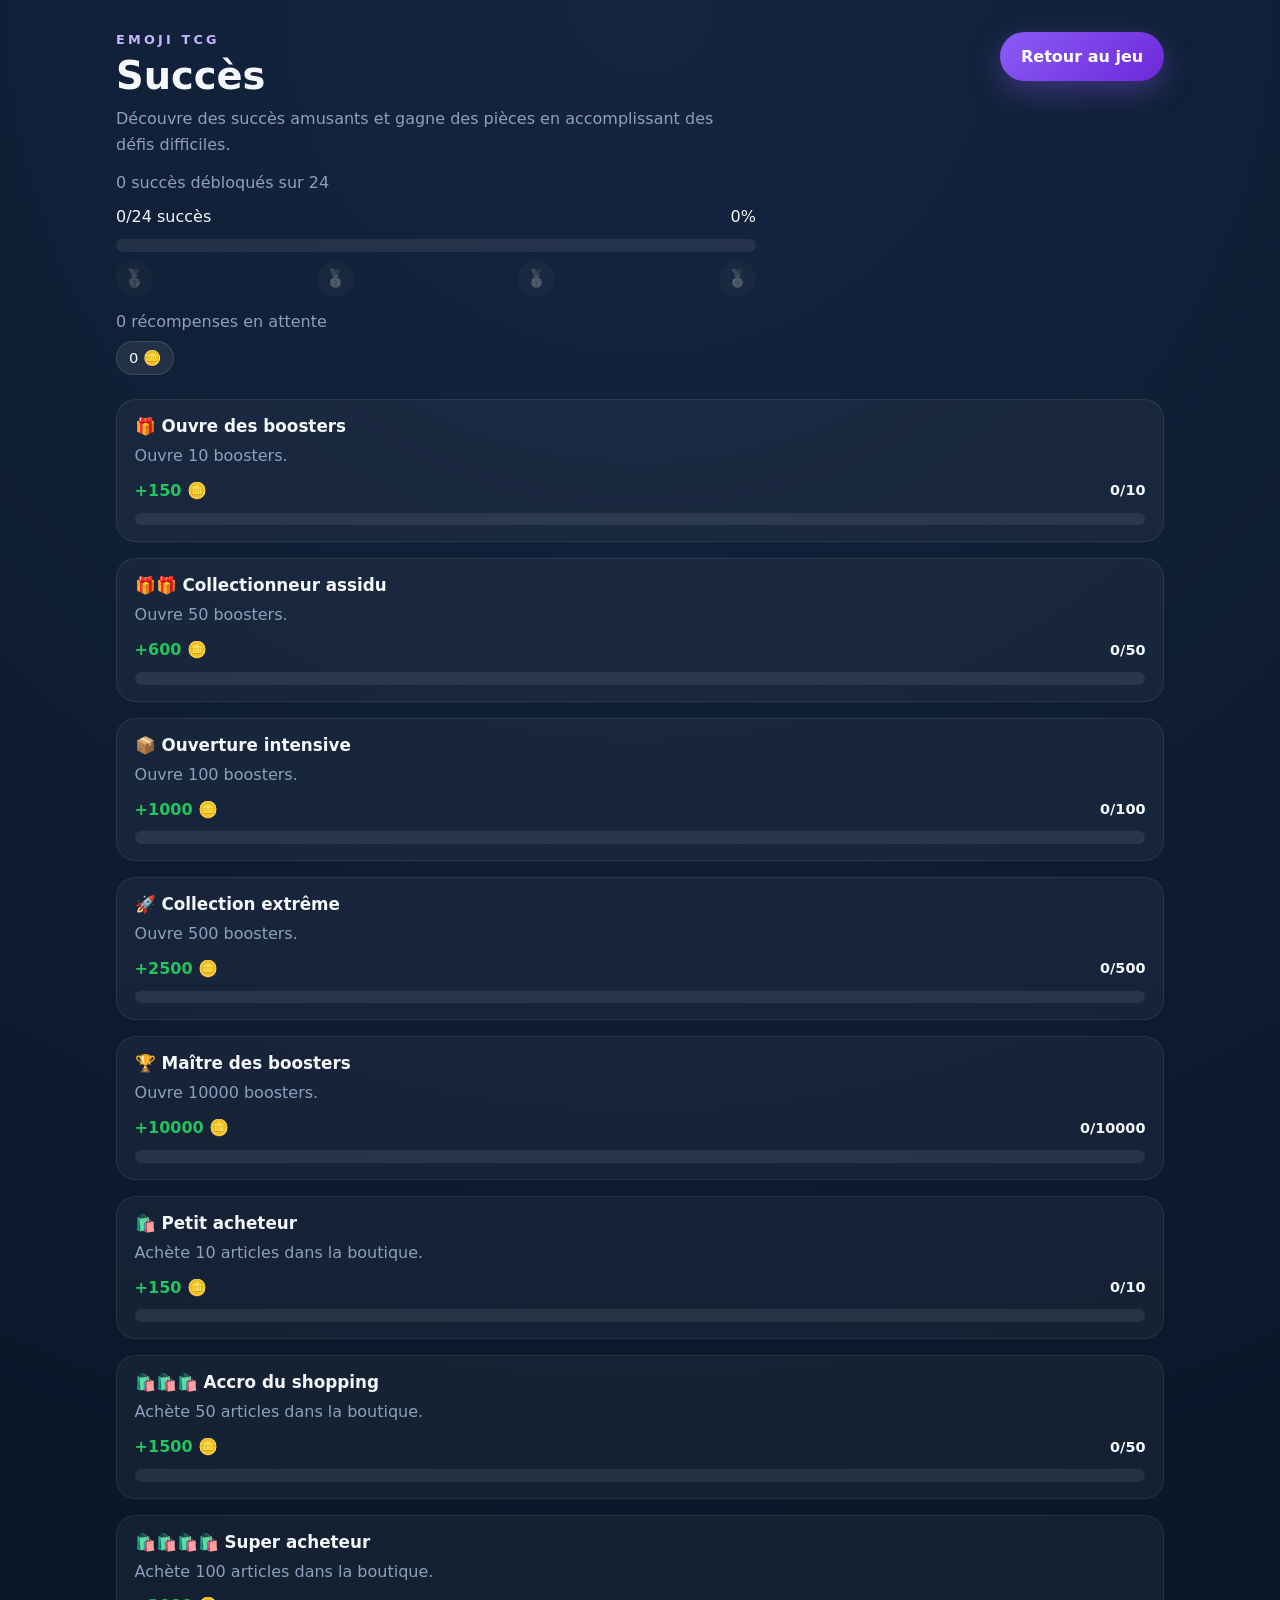
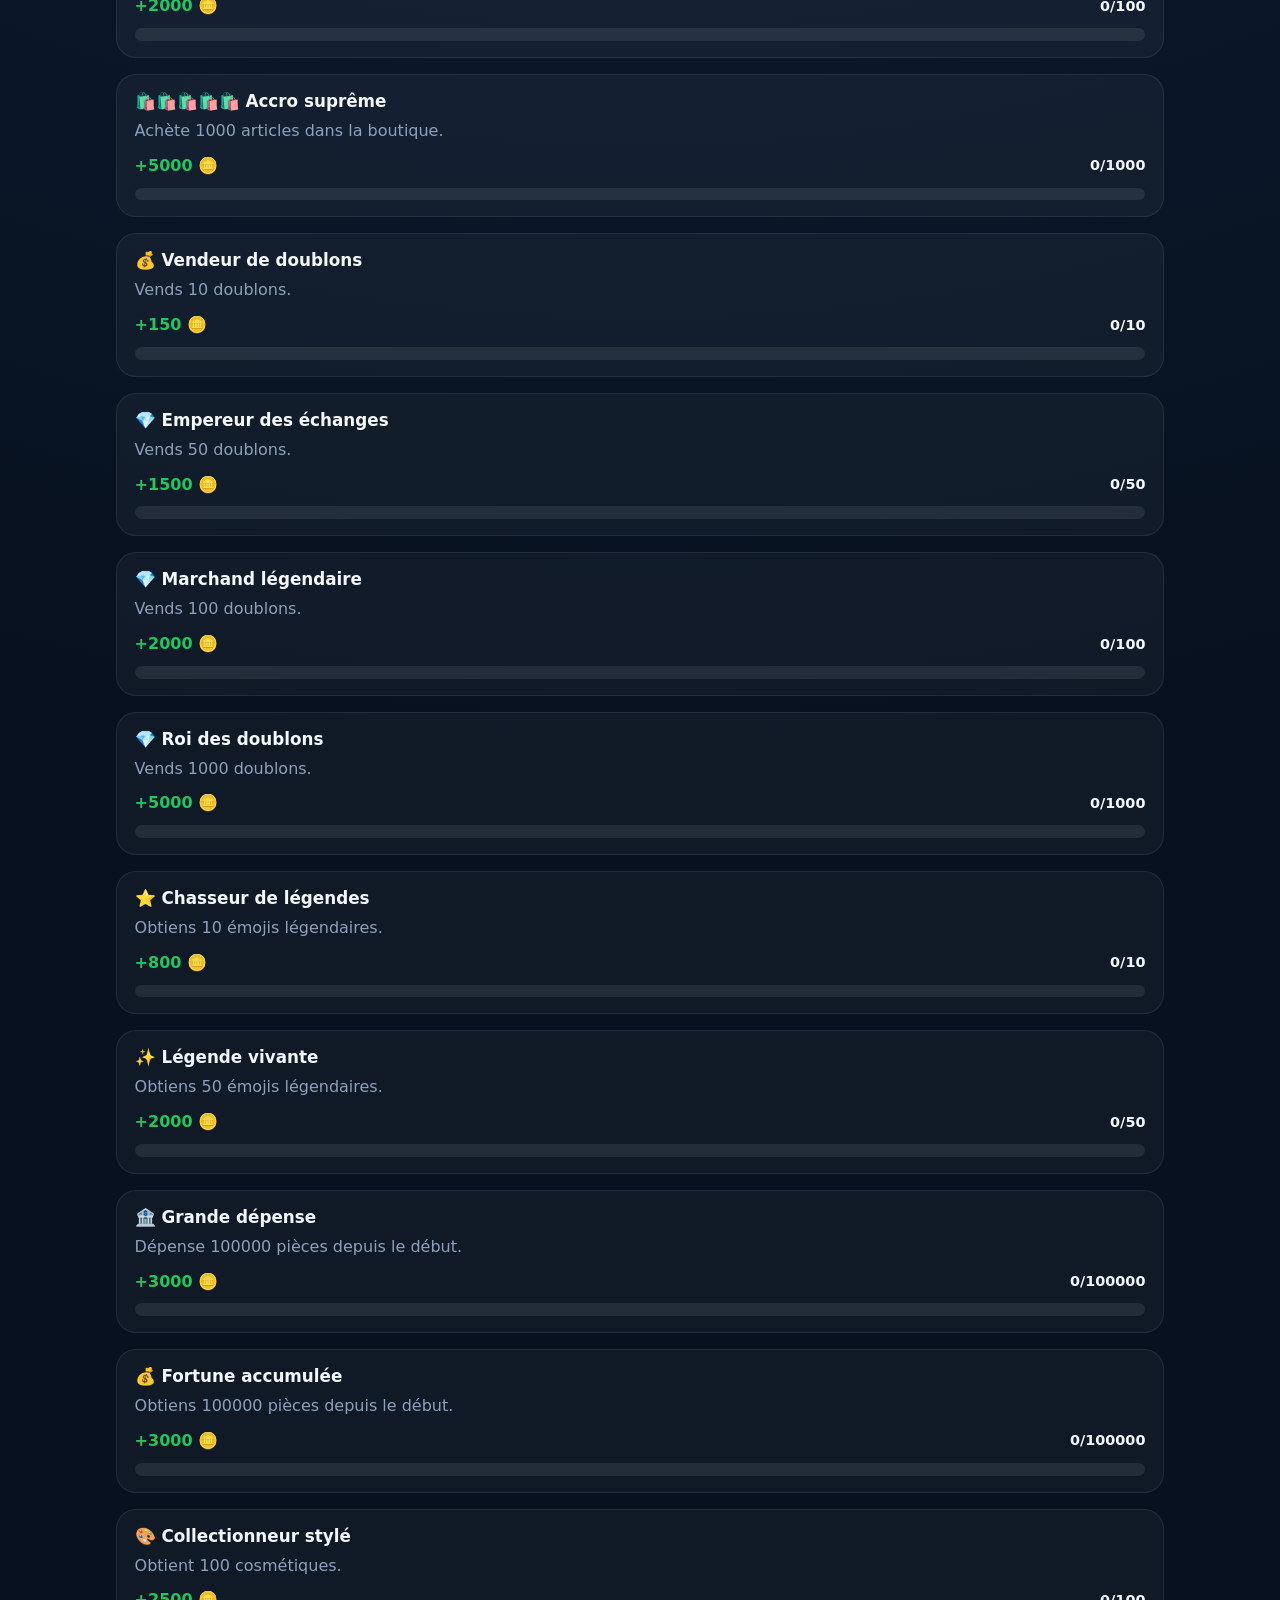
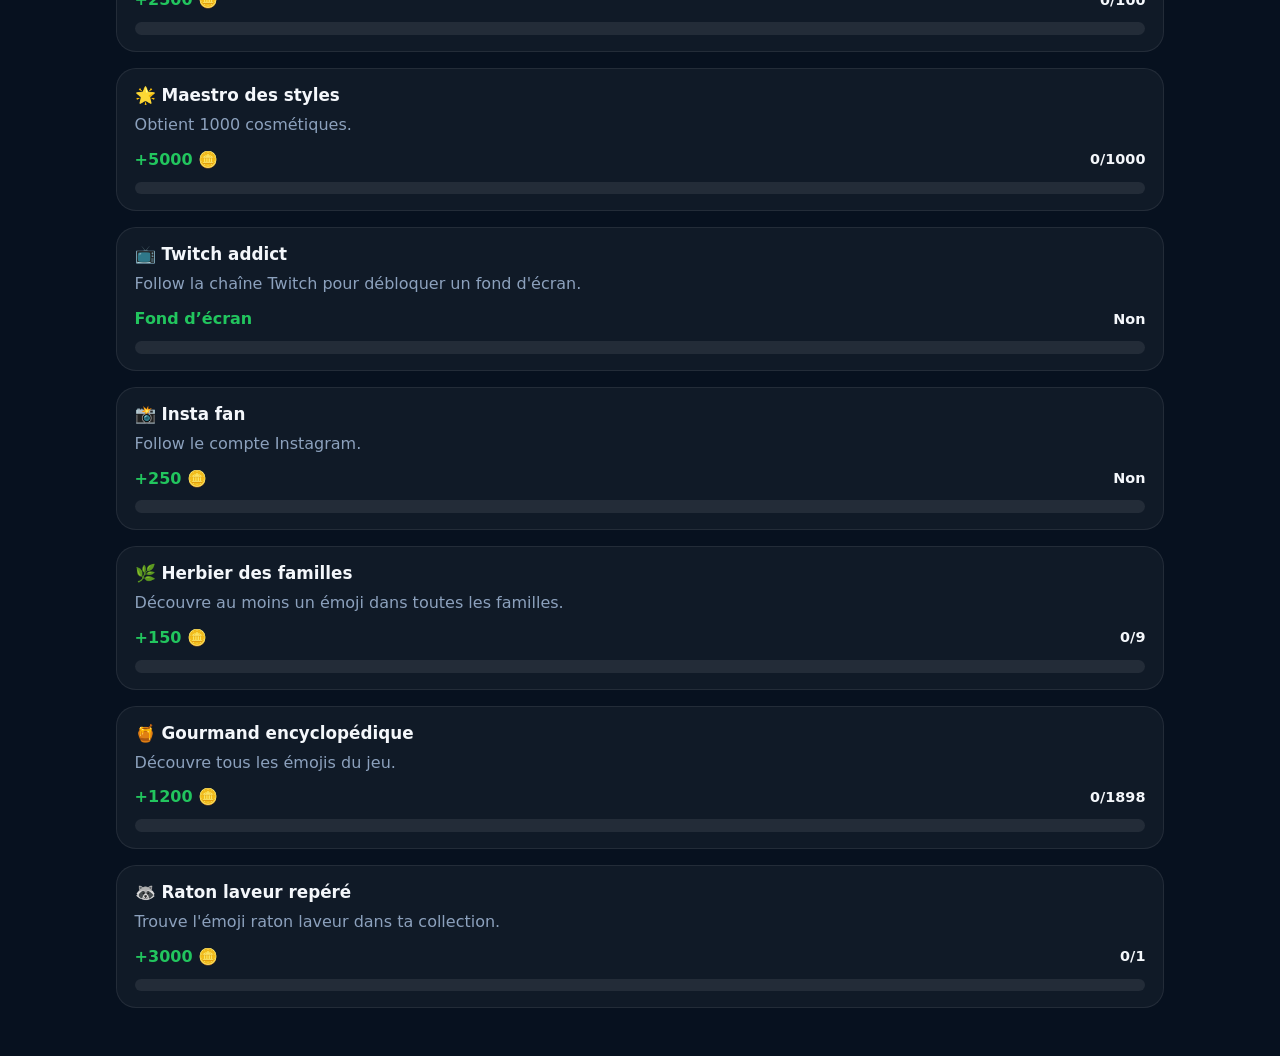
==== commit ff3f571b: "Update 1.9 Succès + Boutique + Cosmétiques" ====
--- a/achievements.html
+++ b/achievements.html
@@ -23,6 +23,10 @@
       .achievement-card.claimed { border-color: rgba(34, 197, 94, 0.7); background: rgba(34, 197, 94, 0.08); }
       .achievement-card.claimed .achievement-status { color: #22c55e; }
       .achievement-card.unlocked { border-color: rgba(34, 197, 94, 0.7); background: rgba(34, 197, 94, 0.08); }
+      .achievement-milestones { display:flex; justify-content:space-between; gap:0.5rem; margin-top:0.5rem; font-size:1.05rem; }
+      .achievement-milestones .milestone { display:inline-flex; align-items:center; justify-content:center; width:2.3rem; height:2.3rem; border-radius:999px; background: rgba(255,255,255,0.08); color: var(--text); filter: grayscale(1); opacity: 0.35; position:relative; transition: all 0.25s ease; }
+      .achievement-milestones .milestone.activated { filter: grayscale(0); opacity:1; background: rgba(34,197,94,0.14); color: #22c55e; }
+      .achievement-milestones .milestone.activated::after { content: '✓'; position: absolute; right: -0.2rem; bottom: -0.2rem; width: 1rem; height: 1rem; border-radius: 999px; background: #22c55e; color: white; display: inline-flex; align-items: center; justify-content: center; font-size: 0.75rem; border: 1px solid rgba(255,255,255,0.3); }
     </style>
   </head>
   <body>
@@ -66,7 +70,7 @@
       function loadState() {
         const raw = localStorage.getItem(STORAGE_KEY);
         if (!raw) {
-          return { achievementsUnlocked: {}, achievementsClaimed: {}, coins: 0, maxCoinsHeld: 0, collection: {}, boostersOpened: 0, followedTwitch: false, followedInstagram: false, ownedBackgrounds: [], currentBackground: null, shopItemsPurchased: 0 };
+          return { achievementsUnlocked: {}, achievementsClaimed: {}, coins: 0, maxCoinsHeld: 0, collection: {}, boostersOpened: 0, followedTwitch: false, followedInstagram: false, ownedBackgrounds: [], currentBackground: null, duplicatesSold: 0, shopItemsPurchased: 0, totalCoinsEarned: 0, totalCoinsSpent: 0, totalCosmeticsObtained: 0 };
         }
         try {
           const parsed = JSON.parse(raw);
@@ -80,10 +84,15 @@
             followedTwitch: Boolean(parsed.followedTwitch),
             followedInstagram: Boolean(parsed.followedInstagram),
             duplicatesSold: Number(parsed.duplicatesSold || 0),
-            shopItemsPurchased: Number(parsed.shopItemsPurchased || 0)
+            shopItemsPurchased: Number(parsed.shopItemsPurchased || 0),
+            totalCoinsEarned: Number(parsed.totalCoinsEarned || 0),
+            totalCoinsSpent: Number(parsed.totalCoinsSpent || 0),
+            totalCosmeticsObtained: Number(parsed.totalCosmeticsObtained || 0),
+            ownedBackgrounds: Array.isArray(parsed.ownedBackgrounds) ? parsed.ownedBackgrounds : [],
+            currentBackground: parsed.currentBackground ?? null
           };
         } catch {
-          return { achievementsUnlocked: {}, achievementsClaimed: {}, coins: 0, maxCoinsHeld: 0, collection: {}, boostersOpened: 0, followedTwitch: false, followedInstagram: false, duplicatesSold: 0, shopItemsPurchased: 0 };
+          return { achievementsUnlocked: {}, achievementsClaimed: {}, coins: 0, maxCoinsHeld: 0, collection: {}, boostersOpened: 0, followedTwitch: false, followedInstagram: false, duplicatesSold: 0, shopItemsPurchased: 0, totalCoinsEarned: 0, totalCoinsSpent: 0, totalCosmeticsObtained: 0 };
         }
       }
 
@@ -95,7 +104,10 @@
           achievementsUnlocked: state.achievementsUnlocked,
           achievementsClaimed: state.achievementsClaimed,
           coins: state.coins,
-          maxCoinsHeld: state.maxCoinsHeld
+          maxCoinsHeld: state.maxCoinsHeld,
+          totalCoinsEarned: Number(state.totalCoinsEarned || current.totalCoinsEarned || 0),
+          totalCoinsSpent: Number(state.totalCoinsSpent || current.totalCoinsSpent || 0),
+          totalCosmeticsObtained: Number(state.totalCosmeticsObtained || current.totalCosmeticsObtained || 0)
         }));
       }
 
@@ -156,7 +168,11 @@
 
         document.querySelectorAll('.achievement-milestones .milestone').forEach((node) => {
           const threshold = Number(node.dataset.threshold || 0);
-          node.style.opacity = threshold <= percent ? '1' : '0.3';
+          if (threshold <= percent) {
+            node.classList.add('activated');
+          } else {
+            node.classList.remove('activated');
+          }
         });
       }
 
@@ -169,13 +185,29 @@
           ...(state.achievementsClaimed || {}),
           [definition.id]: true
         };
-        state.coins = Number(state.coins || 0) + Number(definition.reward || 0);
+        const rewardValue = Number(definition.reward || 0);
+        state.coins = Number(state.coins || 0) + rewardValue;
+        state.totalCoinsEarned = (state.totalCoinsEarned || 0) + rewardValue;
         state.maxCoinsHeld = Math.max(Number(state.maxCoinsHeld || 0), state.coins);
         saveState(state);
         updatePendingAchievementCount(state);
         renderAchievements();
       }
 
+      function getAchievementCategoryRank(definition) {
+        const id = definition.id || '';
+        if (id.startsWith('booster-')) return 1;
+        if (id.startsWith('shop-buy-')) return 2;
+        if (id.startsWith('duplicates-')) return 3;
+        if (id.startsWith('legendary-')) return 4;
+        if (id.startsWith('coins-')) return 5;
+        if (id.startsWith('cosmetics-')) return 6;
+        if (id.startsWith('follow-')) return 7;
+        if (id === 'all-families' || id === 'all-emojis') return 8;
+        if (id === 'raccoon-hunter') return 9;
+        return 10;
+      }
+
       function renderAchievements() {
         const state = loadState();
         achievementGrid.innerHTML = '';
@@ -191,7 +223,18 @@
 
         updatePendingAchievementCount(state);
 
-        ACHIEVEMENT_DEFINITIONS.forEach((definition) => {
+        const sortedAchievements = [...ACHIEVEMENT_DEFINITIONS].sort((a, b) => {
+          const rankDiff = getAchievementCategoryRank(a) - getAchievementCategoryRank(b);
+          if (rankDiff !== 0) {
+            return rankDiff;
+          }
+          if (a.reward !== b.reward) {
+            return a.reward - b.reward;
+          }
+          return a.name.localeCompare(b.name, 'fr', { sensitivity: 'base' });
+        });
+
+        sortedAchievements.forEach((definition) => {
           const current = getAchievementProgress(definition, state);
           const target = getAchievementTarget(definition);
           const unlocked = Boolean(state.achievementsUnlocked?.[definition.id]);
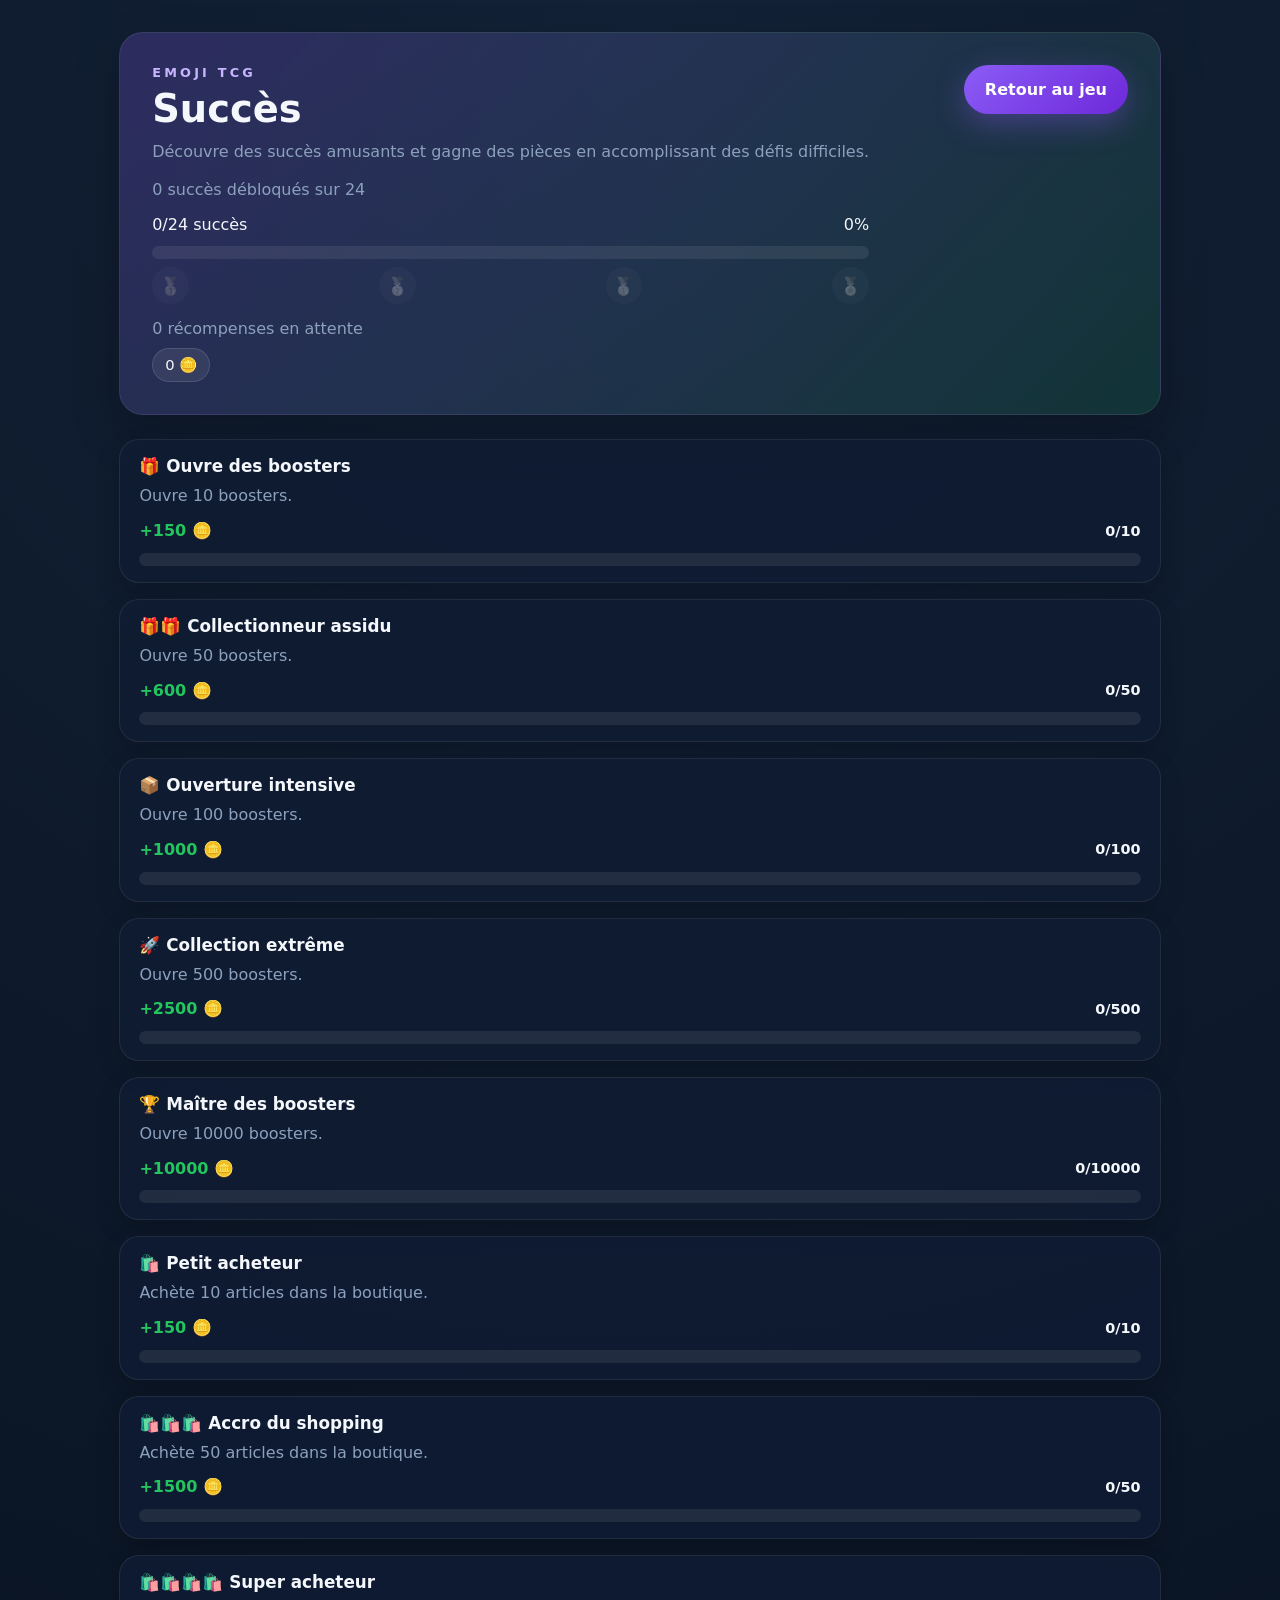
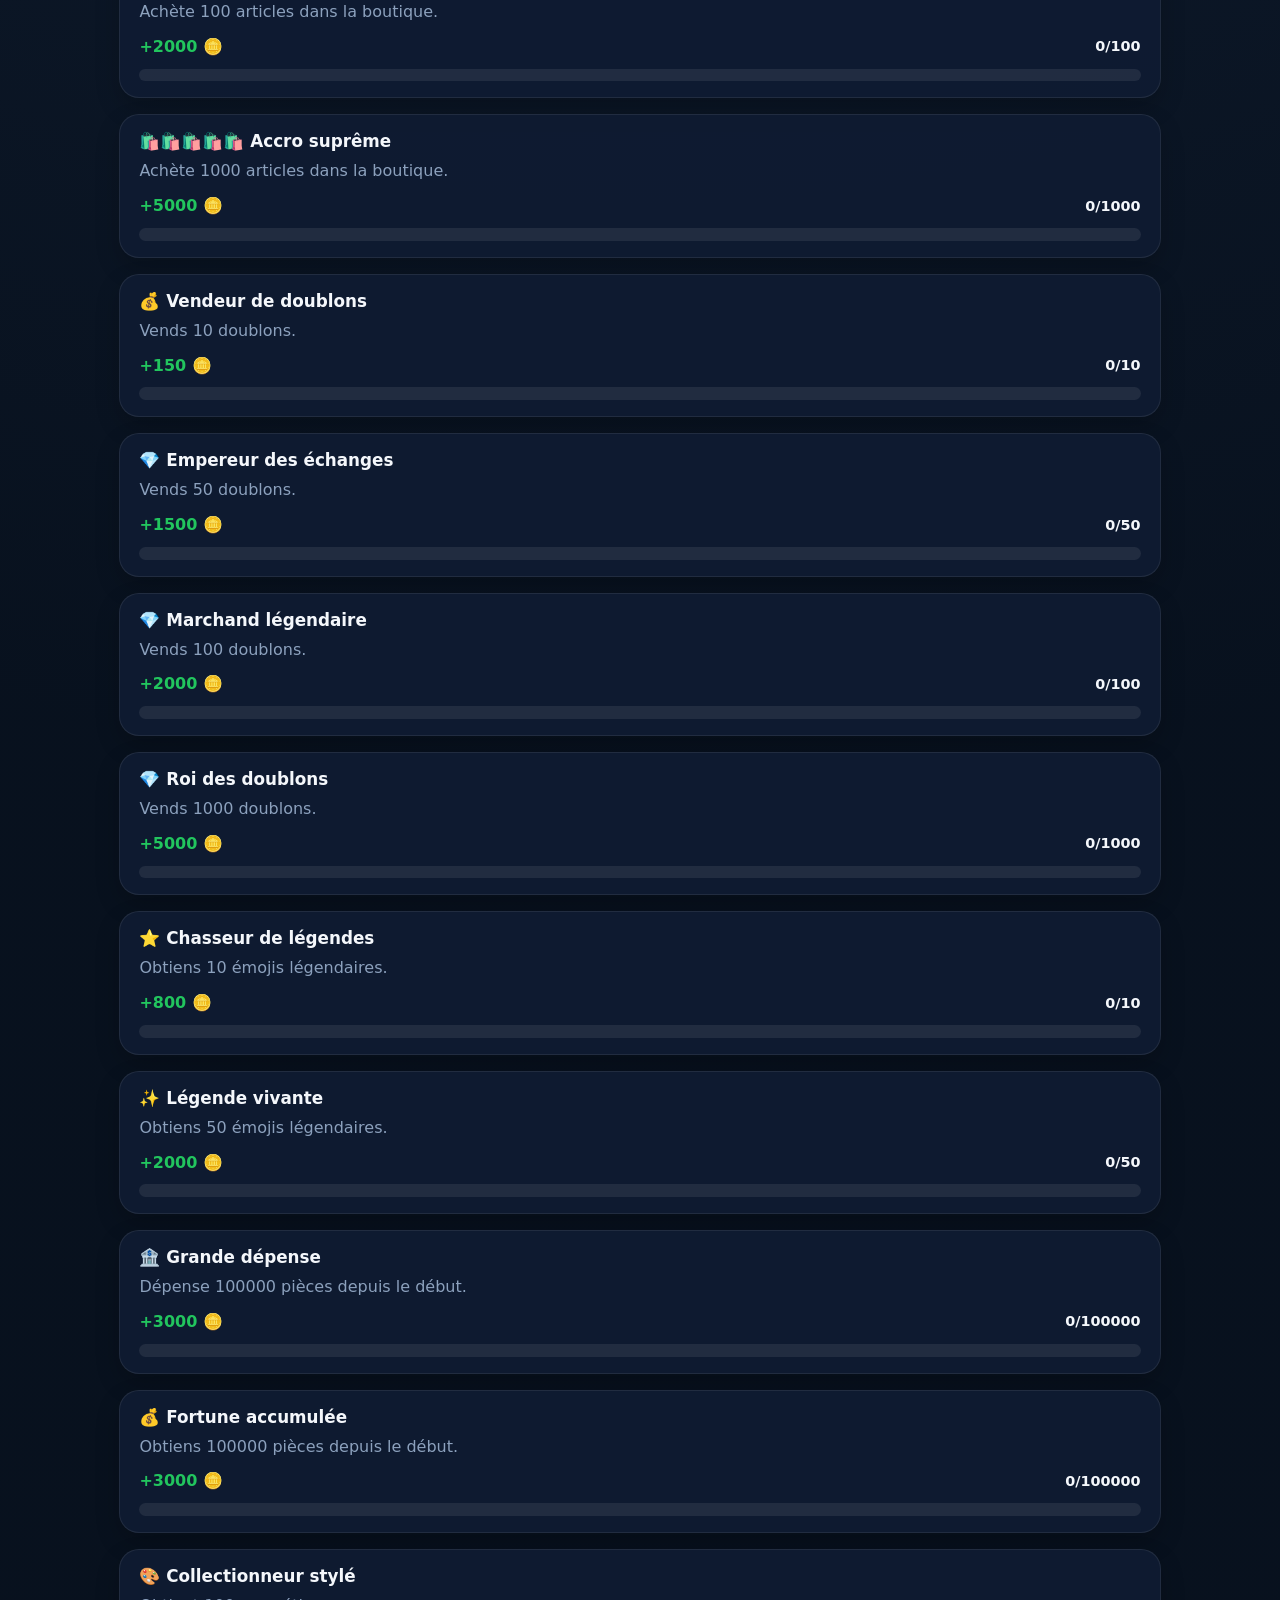
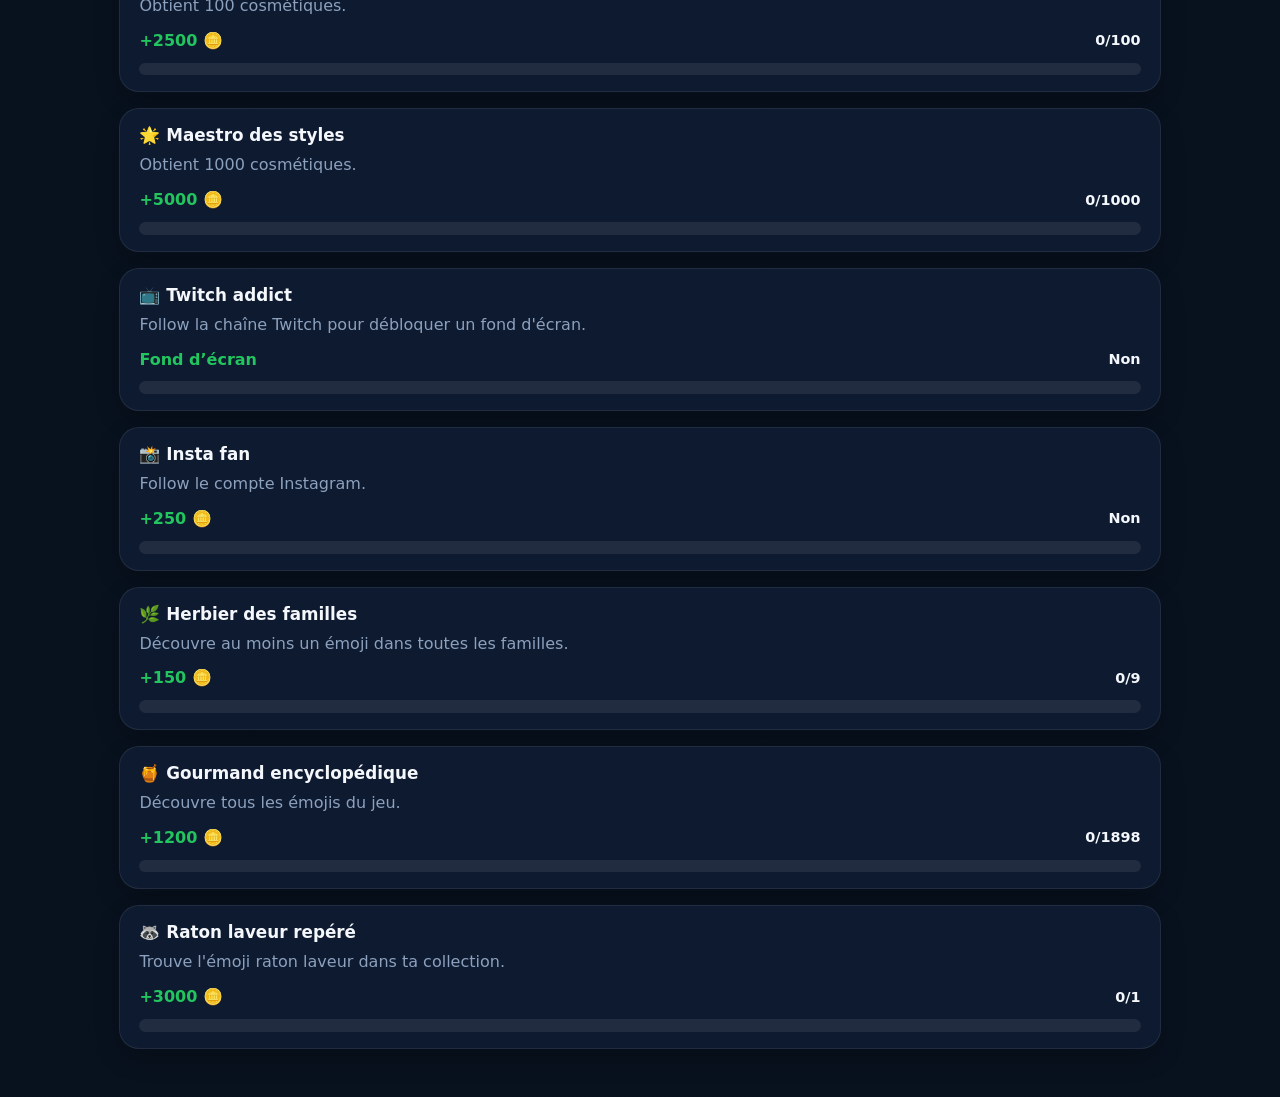
==== commit 4232df9e: "Update 1.11 Visuels de toutes les pages recopiés de l'index" ====
--- a/achievements.html
+++ b/achievements.html
@@ -6,10 +6,10 @@
     <title>Succès - Emoji TCG</title>
     <link rel="stylesheet" href="styles.css" />
     <style>
-      .achievements-page { max-width: 1080px; margin: 0 auto; padding: 2rem 1rem 3rem; }
+      .achievements-page { max-width: 1080px; margin: 0 auto; padding: 2rem 1.2rem 3rem; }
       .achievements-header { display: flex; justify-content: space-between; align-items: flex-start; gap: 1.25rem; margin-bottom: 1.5rem; }
       .achievement-grid { display: grid; gap: 1rem; }
-      .achievement-card { padding: 1rem 1.1rem; border-radius: 20px; background: rgba(255,255,255,0.04); border: 1px solid rgba(255,255,255,0.08); }
+      .achievement-card { padding: 1rem 1.2rem; border-radius: 20px; background: rgba(16,28,50,0.92); border: 1px solid rgba(255,255,255,0.08); box-shadow: 0 10px 25px rgba(0,0,0,0.2); }
       .achievement-card h3 { margin: 0 0 0.5rem; font-size: 1.05rem; }
       .achievement-card p { margin: 0 0 0.8rem; color: var(--muted); line-height: 1.5; }
       .achievement-meta { display: flex; justify-content: space-between; align-items: center; gap: 1rem; flex-wrap: wrap; }
@@ -30,8 +30,8 @@
     </style>
   </head>
   <body>
-    <main class="achievements-page">
-      <div class="achievements-header">
+    <main class="app-shell achievements-page">
+      <header class="hero page-hero achievements-header">
         <div>
           <p class="eyebrow">Emoji TCG</p>
           <h1>Succès</h1>
@@ -56,12 +56,13 @@
           <span id="coinsCount" class="stat-pill" style="margin-top:0.4rem;">0 🪙</span>
         </div>
         <a href="index.html" class="primary-btn" style="text-decoration:none; display:inline-flex; align-items:center;">Retour au jeu</a>
-      </div>
+      </header>
       <div id="achievementGrid" class="achievement-grid"></div>
     </main>
 
     <script src="emoji-data.js"></script>
     <script src="achievements.js"></script>
+    <script src="background.js"></script>
     <script>
       const achievementGrid = document.getElementById('achievementGrid');
       const coinsCountEl = document.getElementById('coinsCount');
--- a/styles.css
+++ b/styles.css
@@ -17,7 +17,8 @@
 body {
   margin: 0;
   font-family: Inter, ui-sans-serif, system-ui, -apple-system, BlinkMacSystemFont, "Segoe UI", sans-serif;
-  background: radial-gradient(circle at top, #132540 0%, var(--bg) 55%);
+  background-color: var(--bg);
+  background: radial-gradient(circle at top, rgba(19, 37, 64, 0.8) 0%, rgba(7, 17, 31, 0.92) 55%);
   color: var(--text);
 }
 
@@ -37,6 +38,45 @@
   border: 1px solid rgba(255, 255, 255, 0.08);
   border-radius: 24px;
   box-shadow: 0 20px 45px rgba(0, 0, 0, 0.25);
+}
+
+.page-hero {
+  display: flex;
+  justify-content: space-between;
+  align-items: center;
+  gap: 1rem;
+  padding: 2rem;
+  background: linear-gradient(135deg, rgba(139, 92, 246, 0.24), rgba(34, 197, 94, 0.14));
+  border: 1px solid rgba(255, 255, 255, 0.08);
+  border-radius: 24px;
+  box-shadow: 0 20px 45px rgba(0, 0, 0, 0.25);
+  margin-bottom: 1.4rem;
+}
+
+.page-hero .subtitle {
+  max-width: 720px;
+}
+
+.page-card-like,
+.collection-card,
+.library-card,
+.achievement-card,
+.cosmetic-card {
+  background: rgba(16, 28, 50, 0.92);
+  border: 1px solid rgba(255, 255, 255, 0.08);
+  border-radius: 20px;
+  box-shadow: 0 10px 25px rgba(0, 0, 0, 0.2);
+  transition: transform 0.2s ease, border-color 0.2s ease, background 0.2s ease;
+}
+
+.page-card-like:hover,
+.collection-card:hover,
+.library-card:hover,
+.achievement-card:hover,
+.cosmetic-card:hover {
+  transform: translateY(-2px);
+  border-color: rgba(255, 255, 255, 0.16);
+  background: rgba(18, 32, 56, 0.95);
 }
 
 .eyebrow {
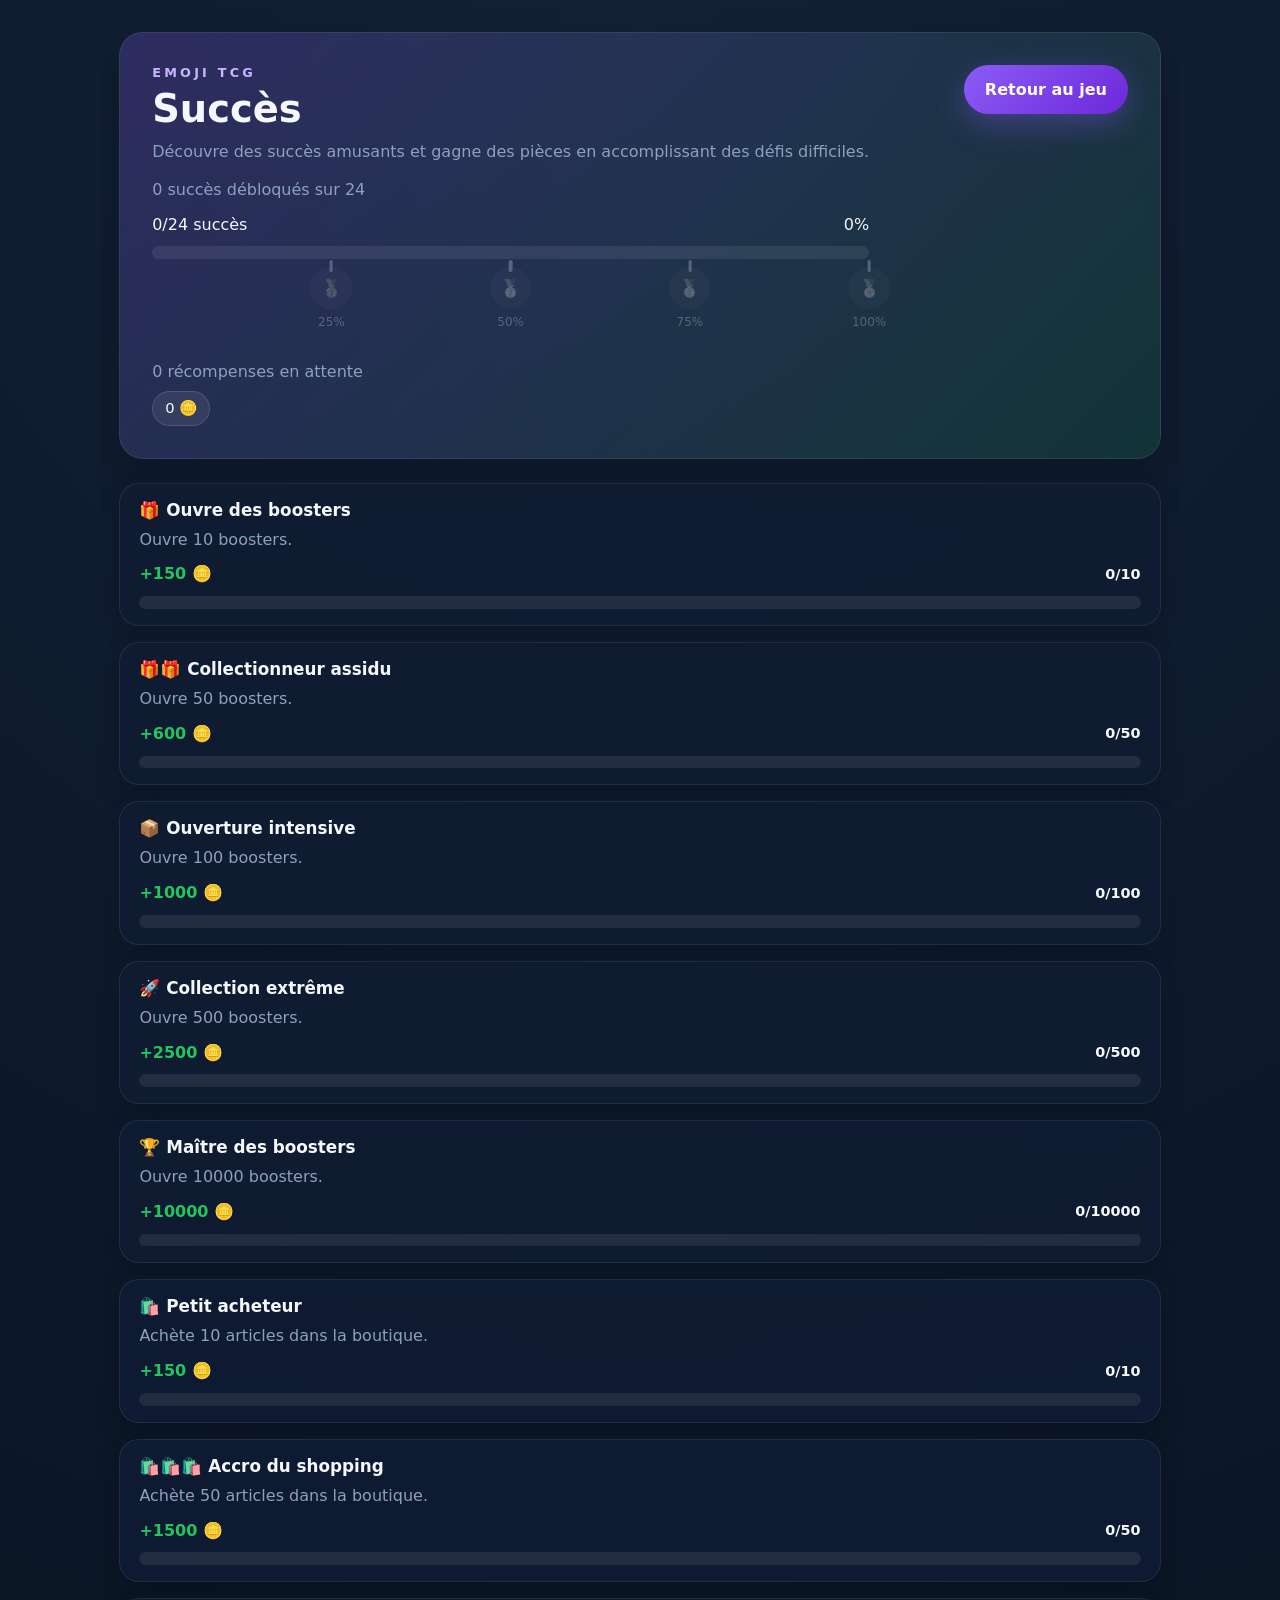
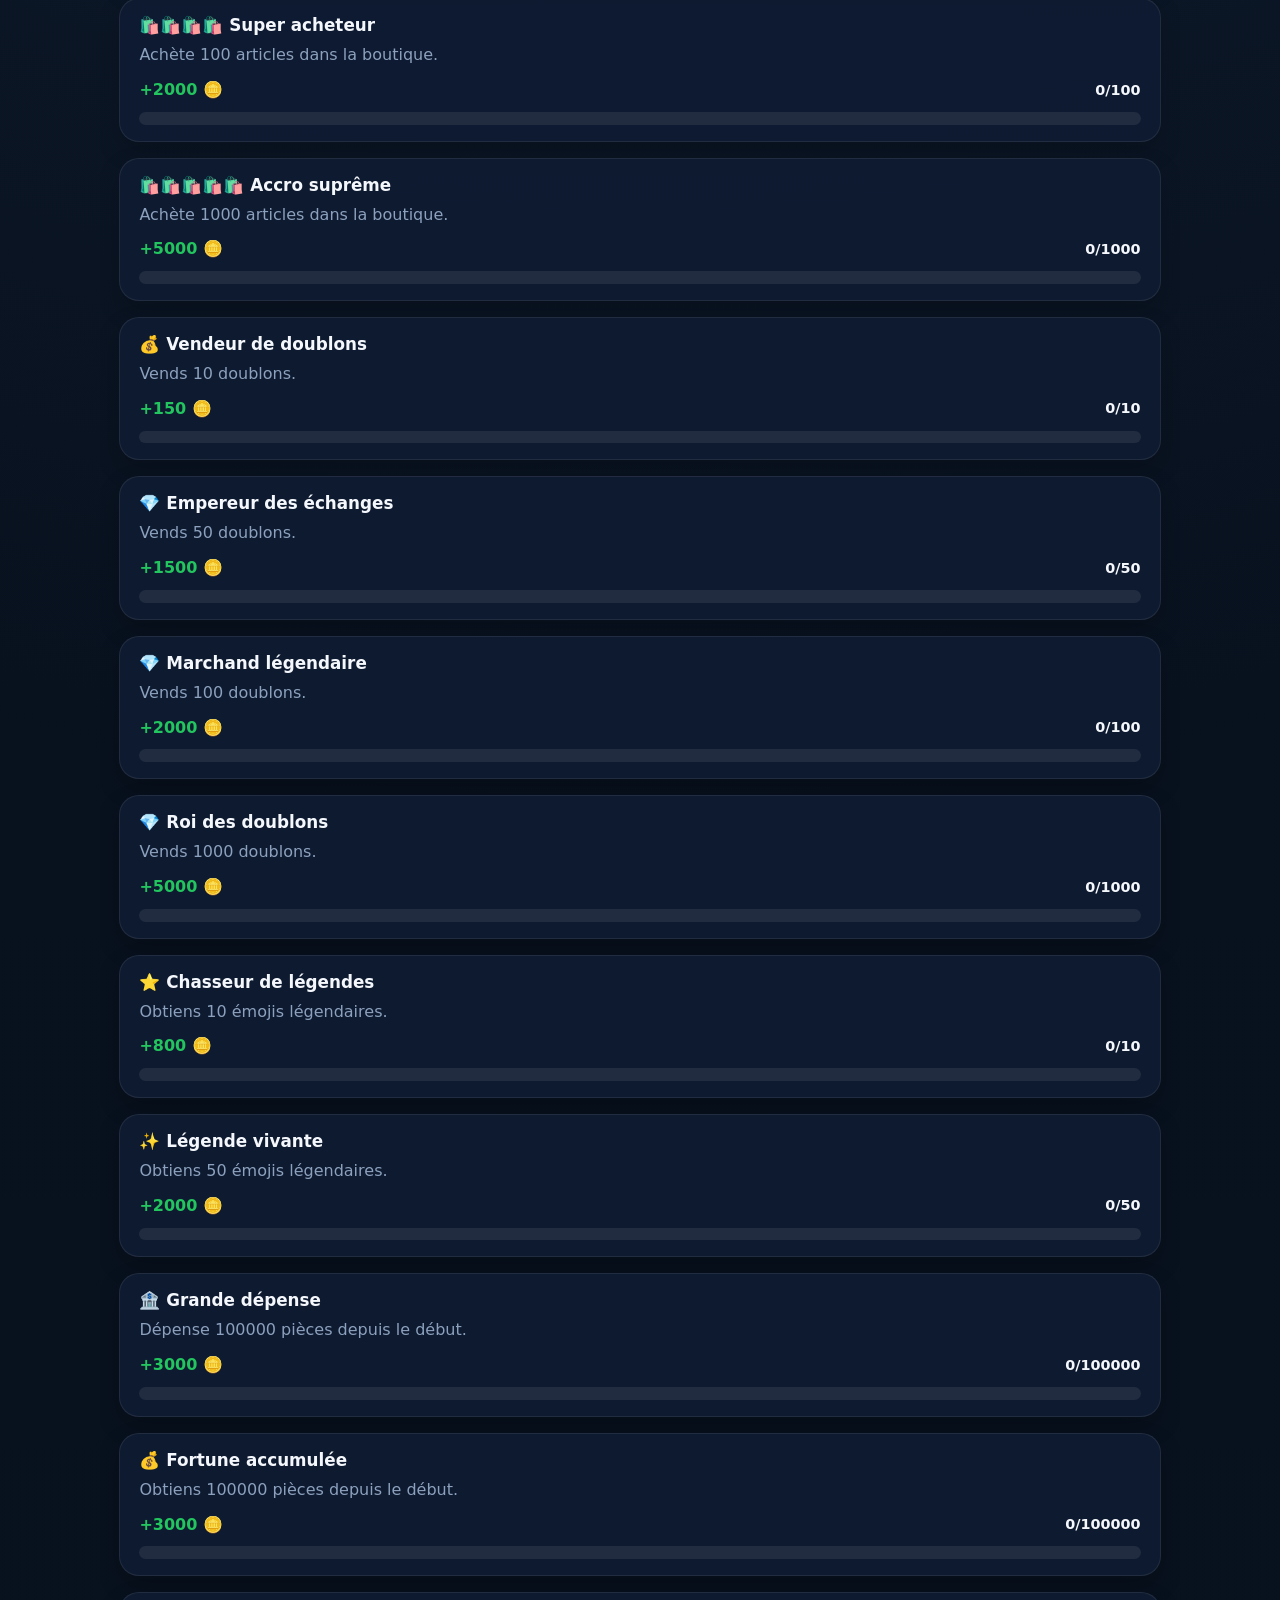
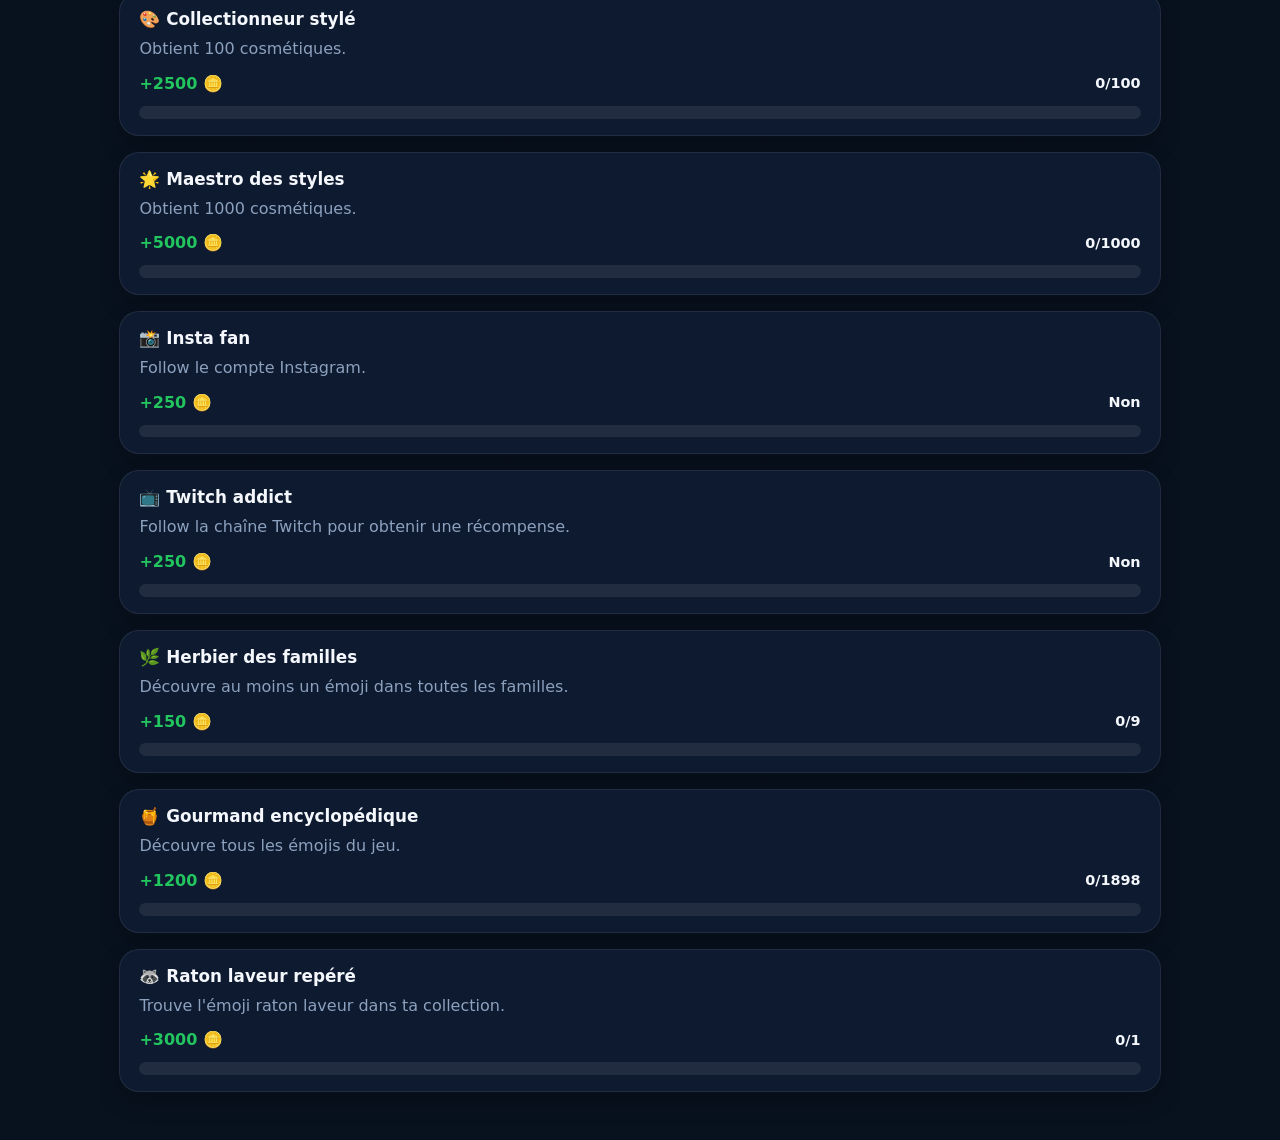
==== commit f1088ea4: "Update 1.13 Correction de l'affichage des succès et modification du pack de 3 boosters" ====
--- a/achievements.html
+++ b/achievements.html
@@ -23,9 +23,16 @@
       .achievement-card.claimed { border-color: rgba(34, 197, 94, 0.7); background: rgba(34, 197, 94, 0.08); }
       .achievement-card.claimed .achievement-status { color: #22c55e; }
       .achievement-card.unlocked { border-color: rgba(34, 197, 94, 0.7); background: rgba(34, 197, 94, 0.08); }
-      .achievement-milestones { display:flex; justify-content:space-between; gap:0.5rem; margin-top:0.5rem; font-size:1.05rem; }
-      .achievement-milestones .milestone { display:inline-flex; align-items:center; justify-content:center; width:2.3rem; height:2.3rem; border-radius:999px; background: rgba(255,255,255,0.08); color: var(--text); filter: grayscale(1); opacity: 0.35; position:relative; transition: all 0.25s ease; }
+      .achievement-milestones { position: relative; width: 100%; margin-top: 0.75rem; font-size:1.05rem; min-height: 5rem; }
+      .achievement-milestones .milestone { position: absolute; top: 0; transform: translateX(-50%); display:inline-flex; align-items:center; justify-content:center; width:2.6rem; height:2.6rem; border-radius:999px; background: rgba(255,255,255,0.08); color: var(--text); filter: grayscale(1); opacity: 0.35; transition: all 0.25s ease; }
+      .achievement-milestones .milestone:nth-child(1) { left: 25%; }
+      .achievement-milestones .milestone:nth-child(2) { left: 50%; }
+      .achievement-milestones .milestone:nth-child(3) { left: 75%; }
+      .achievement-milestones .milestone:nth-child(4) { left: 100%; }
+      .achievement-milestones .milestone::before { content: ''; position: absolute; top: -0.45rem; left: 50%; transform: translateX(-50%); width: 0.2rem; height: 0.75rem; border-radius: 999px; background: rgba(255,255,255,0.7); }
+      .achievement-milestones .milestone::after { content: attr(data-threshold) '%'; position: absolute; top: 3rem; left: 50%; transform: translateX(-50%); font-size: 0.75rem; color: rgba(255,255,255,0.7); }
       .achievement-milestones .milestone.activated { filter: grayscale(0); opacity:1; background: rgba(34,197,94,0.14); color: #22c55e; }
+      .achievement-milestones .milestone.activated::before { background: rgba(34,197,94,0.9); }
       .achievement-milestones .milestone.activated::after { content: '✓'; position: absolute; right: -0.2rem; bottom: -0.2rem; width: 1rem; height: 1rem; border-radius: 999px; background: #22c55e; color: white; display: inline-flex; align-items: center; justify-content: center; font-size: 0.75rem; border: 1px solid rgba(255,255,255,0.3); }
     </style>
   </head>
@@ -46,9 +53,9 @@
               <span id="achievementGlobalFill" class="achievement-progress-fill" style="width:0%;"></span>
             </div>
             <div class="achievement-milestones" style="display:flex; justify-content:space-between; gap:0.5rem; margin-top:0.5rem; font-size:1.05rem;">
-              <span class="milestone" data-threshold="33">🥉</span>
-              <span class="milestone" data-threshold="66">🥈</span>
-              <span class="milestone" data-threshold="99">🥇</span>
+              <span class="milestone" data-threshold="25">🥉</span>
+              <span class="milestone" data-threshold="50">🥈</span>
+              <span class="milestone" data-threshold="75">🥇</span>
               <span class="milestone" data-threshold="100">🏅</span>
             </div>
           </div>
--- a/styles.css
+++ b/styles.css
@@ -16,6 +16,8 @@
 
 body {
   margin: 0;
+  min-height: 100vh;
+  overflow-x: hidden;
   font-family: Inter, ui-sans-serif, system-ui, -apple-system, BlinkMacSystemFont, "Segoe UI", sans-serif;
   background-color: var(--bg);
   background: radial-gradient(circle at top, rgba(19, 37, 64, 0.8) 0%, rgba(7, 17, 31, 0.92) 55%);
@@ -26,6 +28,7 @@
   max-width: 1100px;
   margin: 0 auto;
   padding: 2rem 1.2rem 3rem;
+  overflow-x: hidden;
 }
 
 .hero {
@@ -926,13 +929,196 @@
   border-radius: 16px;
 }
 
+@media (max-width: 900px) {
+  .status-grid {
+    grid-template-columns: repeat(2, minmax(0, 1fr));
+  }
+}
+
 @media (max-width: 760px) {
-  .hero {
+  .app-shell {
+    padding: 1rem 0.9rem 2rem;
+  }
+
+  .hero,
+  .page-hero {
     flex-direction: column;
     align-items: flex-start;
+    padding: 1.2rem;
+  }
+
+  .hero > div,
+  .page-hero > div {
+    width: 100%;
+  }
+
+  .hero .primary-btn,
+  .hero .secondary-btn,
+  .hero a.primary-btn,
+  .page-hero .primary-btn,
+  .page-hero .secondary-btn,
+  .page-hero a.primary-btn {
+    width: 100%;
+    justify-content: center;
+    text-align: center;
+  }
+
+  .panel-header {
+    flex-direction: column;
+    align-items: flex-start;
+    gap: 0.55rem;
   }
 
   .status-grid {
     grid-template-columns: 1fr;
   }
-}
+
+  .bonus-list,
+  .shop-grid,
+  .results-grid {
+    grid-template-columns: 1fr;
+  }
+
+  .shop-content {
+    flex-direction: column;
+    align-items: flex-start;
+  }
+
+  .shop-meta {
+    width: 100%;
+    align-items: flex-start;
+  }
+
+  .shop-meta .buy-btn,
+  .open-cosmetics-btn {
+    width: 100%;
+    justify-content: center;
+    text-align: center;
+  }
+
+  .promo-box {
+    flex-direction: column;
+    align-items: stretch;
+  }
+
+  .promo-box input {
+    width: 100% !important;
+    min-width: 0 !important;
+  }
+
+  .promo-box .secondary-btn {
+    width: 100%;
+  }
+
+  .collection-list,
+  .collection-grid,
+  .library-grid,
+  .cosmetics-grid {
+    grid-template-columns: repeat(2, minmax(0, 1fr));
+  }
+
+  .collection-item {
+    flex-direction: column;
+    align-items: flex-start;
+  }
+
+  .collection-toolbar,
+  .library-toolbar {
+    flex-direction: column;
+    align-items: stretch;
+  }
+
+  .collection-toolbar button,
+  .library-toolbar button,
+  .library-toolbar input {
+    width: 100%;
+  }
+
+  .library-toolbar input {
+    min-width: 0;
+  }
+
+  .library-header,
+  .achievements-header,
+  .collection-page .library-header {
+    flex-direction: column;
+    align-items: flex-start;
+  }
+
+  .achievement-meta {
+    flex-direction: column;
+    align-items: flex-start;
+  }
+
+  .achievement-milestones {
+    gap: 0.35rem;
+    flex-wrap: wrap;
+  }
+
+  .reveal-actions {
+    flex-direction: column;
+  }
+
+  .reveal-next-btn,
+  .reveal-close-btn {
+    width: 100%;
+  }
+
+  .booster-reveal-panel {
+    width: min(100%, 100%);
+    padding: 1rem;
+  }
+}
+
+@media (max-width: 520px) {
+  .app-shell {
+    padding: 0.85rem 0.75rem 1.7rem;
+  }
+
+  .hero h1,
+  .page-hero h1 {
+    font-size: 1.7rem;
+  }
+
+  .subtitle,
+  .page-hero .subtitle {
+    max-width: 100%;
+  }
+
+  .stat-card .value {
+    font-size: 1.4rem;
+  }
+
+  .card {
+    padding: 0.95rem 1rem;
+  }
+
+  .results-grid,
+  .collection-list,
+  .collection-grid,
+  .library-grid,
+  .cosmetics-grid {
+    grid-template-columns: 1fr;
+  }
+
+  .library-stats,
+  .collection-stats {
+    display: grid;
+    grid-template-columns: 1fr;
+  }
+
+  .library-stats .stat-pill,
+  .collection-stats .stat-pill {
+    width: 100%;
+    justify-content: center;
+  }
+
+  .bonus-card {
+    align-items: flex-start;
+  }
+
+  .achievement-milestones .milestone {
+    width: 2rem;
+    height: 2rem;
+  }
+}
